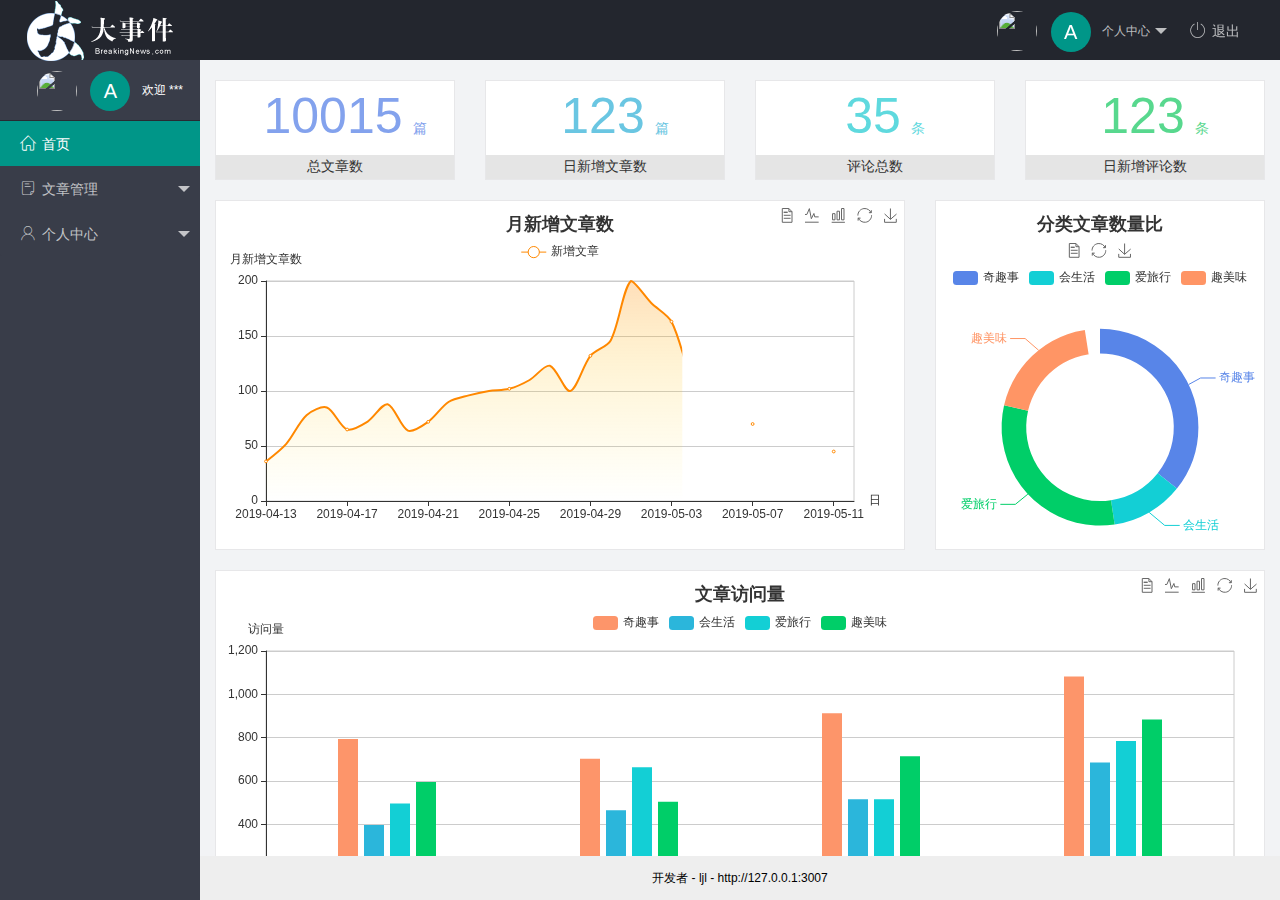
==== index.html @ 31bf7988 "完成了主页功能的开发" ====
<!DOCTYPE html>
<html lang="en">
<head>
    <meta charset="UTF-8">
    <meta http-equiv="X-UA-Compatible" content="IE=edge">
    <meta name="viewport" content="width=device-width, initial-scale=1.0">
    <title>后台主页</title>
    <!-- 导入 layui 的样式表 -->
    <link rel="stylesheet" href="/assets/lib/layui/css/layui.css">
    <!-- 导入第三方图标库 -->
    <link rel="stylesheet" href="/assets/fonts/iconfont.css">
    <!-- 导入自定义样式表 -->
    <link rel="stylesheet" href="/assets/css/index.css">
</head>
<body>
    <div class="layui-layout layui-layout-admin">
      <div class="layui-header">
        <div class="layui-logo">
            <img src="/assets/images/logo.png" alt="logo">
        </div>
        <ul class="layui-nav layui-layout-right">
          <li class="layui-nav-item">
            <a href="javascript:;" class="userinfo">
              <img src="//tva1.sinaimg.cn/crop.0.0.118.118.180/5db11ff4gw1e77d3nqrv8j203b03cweg.jpg" class="layui-nav-img">
              <span class="text-avatar">A</span> 个人中心
            </a>
            <dl class="layui-nav-child">
              <dd><a href="">基本资料</a></dd>
              <dd><a href="">更换头像</a></dd>
              <dd><a href="">重置密码</a></dd>
            </dl>
          </li>
          <li class="layui-nav-item">
            <a href="javascript:;" id="btnLogout"><span class="iconfont icon-tuichu"></span>退出</a></li>
        </ul>
      </div>
      
      <div class="layui-side layui-bg-black">
        <div class="layui-side-scroll">
            <div href="javascript:;" class="userinfo">
                <img src="//tva1.sinaimg.cn/crop.0.0.118.118.180/5db11ff4gw1e77d3nqrv8j203b03cweg.jpg" class="layui-nav-img">
                <span class="text-avatar">A</span>
                <span id="welcome">欢迎 ***</span>
            </div>
          <!-- 左侧导航区域（可配合layui已有的垂直导航） -->
          <ul class="layui-nav layui-nav-tree" lay-shrink="all">
            <li class="layui-nav-item layui-this"><a href="/home/dashboard.html" target="fm"><span class="iconfont icon-home"></span>首页</a></li>
            <li class="layui-nav-item">
              <a class="" href="javascript:;"><span class="iconfont icon-16"></span>文章管理</a>
              <dl class="layui-nav-child">
                <dd><a href="javascript:;"><i class="layui-icon layui-icon-app"></i>文章类别</a></dd>
                <dd><a href="javascript:;"><i class="layui-icon layui-icon-app"></i>文章列表</a></dd>
                <dd><a href="javascript:;"><i class="layui-icon layui-icon-app"></i>发表文章</a></dd>
              </dl>
            </li>
            <li class="layui-nav-item">
              <a href="javascript:;"><span class="iconfont icon-user"></span>个人中心</a>
              <dl class="layui-nav-child">
                <dd><a href="javascript:;"><i class="layui-icon layui-icon-app"></i>基本资料</a></dd>
                <dd><a href="javascript:;"><i class="layui-icon layui-icon-app"></i>更换头像</a></dd>
                <dd><a href="javascript:;"><i class="layui-icon layui-icon-app"></i>重置密码</a></dd>
              </dl>
            </li>
          </ul>
        </div>
      </div>
      
      <div class="layui-body">
        <!-- 内容主体区域 -->
         <iframe name="fm" src="/home/dashboard.html" frameborder="0"></iframe>
      </div>
      
      <div class="layui-footer">
        <!-- 底部固定区域 -->
        开发者 - ljl - http://127.0.0.1:3007
      </div>
    </div>
    <!-- 导入 layui 的js文件 -->
    <script src="/assets/lib/layui/layui.all.js"></script>
    <script src="/assets/lib/jquery.js"></script>
    <!-- 拼接地址 -->
    <script src="/assets/js/baseAPI.js"></script>
    <script src="/assets/js/index.js"></script>
</body>
</html>
---- assets/lib/layui/css/layui.css ----
/** layui-v2.5.5 MIT License By https://www.layui.com */
 .layui-inline,img{display:inline-block;vertical-align:middle}h1,h2,h3,h4,h5,h6{font-weight:400}.layui-edge,.layui-header,.layui-inline,.layui-main{position:relative}.layui-body,.layui-edge,.layui-elip{overflow:hidden}.layui-btn,.layui-edge,.layui-inline,img{vertical-align:middle}.layui-btn,.layui-disabled,.layui-icon,.layui-unselect{-moz-user-select:none;-webkit-user-select:none;-ms-user-select:none}.layui-elip,.layui-form-checkbox span,.layui-form-pane .layui-form-label{text-overflow:ellipsis;white-space:nowrap}.layui-breadcrumb,.layui-tree-btnGroup{visibility:hidden}blockquote,body,button,dd,div,dl,dt,form,h1,h2,h3,h4,h5,h6,input,li,ol,p,pre,td,textarea,th,ul{margin:0;padding:0;-webkit-tap-highlight-color:rgba(0,0,0,0)}a:active,a:hover{outline:0}img{border:none}li{list-style:none}table{border-collapse:collapse;border-spacing:0}h4,h5,h6{font-size:100%}button,input,optgroup,option,select,textarea{font-family:inherit;font-size:inherit;font-style:inherit;font-weight:inherit;outline:0}pre{white-space:pre-wrap;white-space:-moz-pre-wrap;white-space:-pre-wrap;white-space:-o-pre-wrap;word-wrap:break-word}body{line-height:24px;font:14px Helvetica Neue,Helvetica,PingFang SC,Tahoma,Arial,sans-serif}hr{height:1px;margin:10px 0;border:0;clear:both}a{color:#333;text-decoration:none}a:hover{color:#777}a cite{font-style:normal;*cursor:pointer}.layui-border-box,.layui-border-box *{box-sizing:border-box}.layui-box,.layui-box *{box-sizing:content-box}.layui-clear{clear:both;*zoom:1}.layui-clear:after{content:'\20';clear:both;*zoom:1;display:block;height:0}.layui-inline{*display:inline;*zoom:1}.layui-edge{display:inline-block;width:0;height:0;border-width:6px;border-style:dashed;border-color:transparent}.layui-edge-top{top:-4px;border-bottom-color:#999;border-bottom-style:solid}.layui-edge-right{border-left-color:#999;border-left-style:solid}.layui-edge-bottom{top:2px;border-top-color:#999;border-top-style:solid}.layui-edge-left{border-right-color:#999;border-right-style:solid}.layui-disabled,.layui-disabled:hover{color:#d2d2d2!important;cursor:not-allowed!important}.layui-circle{border-radius:100%}.layui-show{display:block!important}.layui-hide{display:none!important}@font-face{font-family:layui-icon;src:url(../font/iconfont.eot?v=250);src:url(../font/iconfont.eot?v=250#iefix) format('embedded-opentype'),url(../font/iconfont.woff2?v=250) format('woff2'),url(../font/iconfont.woff?v=250) format('woff'),url(../font/iconfont.ttf?v=250) format('truetype'),url(../font/iconfont.svg?v=250#layui-icon) format('svg')}.layui-icon{font-family:layui-icon!important;font-size:16px;font-style:normal;-webkit-font-smoothing:antialiased;-moz-osx-font-smoothing:grayscale}.layui-icon-reply-fill:before{content:"\e611"}.layui-icon-set-fill:before{content:"\e614"}.layui-icon-menu-fill:before{content:"\e60f"}.layui-icon-search:before{content:"\e615"}.layui-icon-share:before{content:"\e641"}.layui-icon-set-sm:before{content:"\e620"}.layui-icon-engine:before{content:"\e628"}.layui-icon-close:before{content:"\1006"}.layui-icon-close-fill:before{content:"\1007"}.layui-icon-chart-screen:before{content:"\e629"}.layui-icon-star:before{content:"\e600"}.layui-icon-circle-dot:before{content:"\e617"}.layui-icon-chat:before{content:"\e606"}.layui-icon-release:before{content:"\e609"}.layui-icon-list:before{content:"\e60a"}.layui-icon-chart:before{content:"\e62c"}.layui-icon-ok-circle:before{content:"\1005"}.layui-icon-layim-theme:before{content:"\e61b"}.layui-icon-table:before{content:"\e62d"}.layui-icon-right:before{content:"\e602"}.layui-icon-left:before{content:"\e603"}.layui-icon-cart-simple:before{content:"\e698"}.layui-icon-face-cry:before{content:"\e69c"}.layui-icon-face-smile:before{content:"\e6af"}.layui-icon-survey:before{content:"\e6b2"}.layui-icon-tree:before{content:"\e62e"}.layui-icon-upload-circle:before{content:"\e62f"}.layui-icon-add-circle:before{content:"\e61f"}.layui-icon-download-circle:before{content:"\e601"}.layui-icon-templeate-1:before{content:"\e630"}.layui-icon-util:before{content:"\e631"}.layui-icon-face-surprised:before{content:"\e664"}.layui-icon-edit:before{content:"\e642"}.layui-icon-speaker:before{content:"\e645"}.layui-icon-down:before{content:"\e61a"}.layui-icon-file:before{content:"\e621"}.layui-icon-layouts:before{content:"\e632"}.layui-icon-rate-half:before{content:"\e6c9"}.layui-icon-add-circle-fine:before{content:"\e608"}.layui-icon-prev-circle:before{content:"\e633"}.layui-icon-read:before{content:"\e705"}.layui-icon-404:before{content:"\e61c"}.layui-icon-carousel:before{content:"\e634"}.layui-icon-help:before{content:"\e607"}.layui-icon-code-circle:before{content:"\e635"}.layui-icon-water:before{content:"\e636"}.layui-icon-username:before{content:"\e66f"}.layui-icon-find-fill:before{content:"\e670"}.layui-icon-about:before{content:"\e60b"}.layui-icon-location:before{content:"\e715"}.layui-icon-up:before{content:"\e619"}.layui-icon-pause:before{content:"\e651"}.layui-icon-date:before{content:"\e637"}.layui-icon-layim-uploadfile:before{content:"\e61d"}.layui-icon-delete:before{content:"\e640"}.layui-icon-play:before{content:"\e652"}.layui-icon-top:before{content:"\e604"}.layui-icon-friends:before{content:"\e612"}.layui-icon-refresh-3:before{content:"\e9aa"}.layui-icon-ok:before{content:"\e605"}.layui-icon-layer:before{content:"\e638"}.layui-icon-face-smile-fine:before{content:"\e60c"}.layui-icon-dollar:before{content:"\e659"}.layui-icon-group:before{content:"\e613"}.layui-icon-layim-download:before{content:"\e61e"}.layui-icon-picture-fine:before{content:"\e60d"}.layui-icon-link:before{content:"\e64c"}.layui-icon-diamond:before{content:"\e735"}.layui-icon-log:before{content:"\e60e"}.layui-icon-rate-solid:before{content:"\e67a"}.layui-icon-fonts-del:before{content:"\e64f"}.layui-icon-unlink:before{content:"\e64d"}.layui-icon-fonts-clear:before{content:"\e639"}.layui-icon-triangle-r:before{content:"\e623"}.layui-icon-circle:before{content:"\e63f"}.layui-icon-radio:before{content:"\e643"}.layui-icon-align-center:before{content:"\e647"}.layui-icon-align-right:before{content:"\e648"}.layui-icon-align-left:before{content:"\e649"}.layui-icon-loading-1:before{content:"\e63e"}.layui-icon-return:before{content:"\e65c"}.layui-icon-fonts-strong:before{content:"\e62b"}.layui-icon-upload:before{content:"\e67c"}.layui-icon-dialogue:before{content:"\e63a"}.layui-icon-video:before{content:"\e6ed"}.layui-icon-headset:before{content:"\e6fc"}.layui-icon-cellphone-fine:before{content:"\e63b"}.layui-icon-add-1:before{content:"\e654"}.layui-icon-face-smile-b:before{content:"\e650"}.layui-icon-fonts-html:before{content:"\e64b"}.layui-icon-form:before{content:"\e63c"}.layui-icon-cart:before{content:"\e657"}.layui-icon-camera-fill:before{content:"\e65d"}.layui-icon-tabs:before{content:"\e62a"}.layui-icon-fonts-code:before{content:"\e64e"}.layui-icon-fire:before{content:"\e756"}.layui-icon-set:before{content:"\e716"}.layui-icon-fonts-u:before{content:"\e646"}.layui-icon-triangle-d:before{content:"\e625"}.layui-icon-tips:before{content:"\e702"}.layui-icon-picture:before{content:"\e64a"}.layui-icon-more-vertical:before{content:"\e671"}.layui-icon-flag:before{content:"\e66c"}.layui-icon-loading:before{content:"\e63d"}.layui-icon-fonts-i:before{content:"\e644"}.layui-icon-refresh-1:before{content:"\e666"}.layui-icon-rmb:before{content:"\e65e"}.layui-icon-home:before{content:"\e68e"}.layui-icon-user:before{content:"\e770"}.layui-icon-notice:before{content:"\e667"}.layui-icon-login-weibo:before{content:"\e675"}.layui-icon-voice:before{content:"\e688"}.layui-icon-upload-drag:before{content:"\e681"}.layui-icon-login-qq:before{content:"\e676"}.layui-icon-snowflake:before{content:"\e6b1"}.layui-icon-file-b:before{content:"\e655"}.layui-icon-template:before{content:"\e663"}.layui-icon-auz:before{content:"\e672"}.layui-icon-console:before{content:"\e665"}.layui-icon-app:before{content:"\e653"}.layui-icon-prev:before{content:"\e65a"}.layui-icon-website:before{content:"\e7ae"}.layui-icon-next:before{content:"\e65b"}.layui-icon-component:before{content:"\e857"}.layui-icon-more:before{content:"\e65f"}.layui-icon-login-wechat:before{content:"\e677"}.layui-icon-shrink-right:before{content:"\e668"}.layui-icon-spread-left:before{content:"\e66b"}.layui-icon-camera:before{content:"\e660"}.layui-icon-note:before{content:"\e66e"}.layui-icon-refresh:before{content:"\e669"}.layui-icon-female:before{content:"\e661"}.layui-icon-male:before{content:"\e662"}.layui-icon-password:before{content:"\e673"}.layui-icon-senior:before{content:"\e674"}.layui-icon-theme:before{content:"\e66a"}.layui-icon-tread:before{content:"\e6c5"}.layui-icon-praise:before{content:"\e6c6"}.layui-icon-star-fill:before{content:"\e658"}.layui-icon-rate:before{content:"\e67b"}.layui-icon-template-1:before{content:"\e656"}.layui-icon-vercode:before{content:"\e679"}.layui-icon-cellphone:before{content:"\e678"}.layui-icon-screen-full:before{content:"\e622"}.layui-icon-screen-restore:before{content:"\e758"}.layui-icon-cols:before{content:"\e610"}.layui-icon-export:before{content:"\e67d"}.layui-icon-print:before{content:"\e66d"}.layui-icon-slider:before{content:"\e714"}.layui-icon-addition:before{content:"\e624"}.layui-icon-subtraction:before{content:"\e67e"}.layui-icon-service:before{content:"\e626"}.layui-icon-transfer:before{content:"\e691"}.layui-main{width:1140px;margin:0 auto}.layui-header{z-index:1000;height:60px}.layui-header a:hover{transition:all .5s;-webkit-transition:all .5s}.layui-side{position:fixed;left:0;top:0;bottom:0;z-index:999;width:200px;overflow-x:hidden}.layui-side-scroll{position:relative;width:220px;height:100%;overflow-x:hidden}.layui-body{position:absolute;left:200px;right:0;top:0;bottom:0;z-index:998;width:auto;overflow-y:auto;box-sizing:border-box}.layui-layout-body{overflow:hidden}.layui-layout-admin .layui-header{background-color:#23262E}.layui-layout-admin .layui-side{top:60px;width:200px;overflow-x:hidden}.layui-layout-admin .layui-body{position:fixed;top:60px;bottom:44px}.layui-layout-admin .layui-main{width:auto;margin:0 15px}.layui-layout-admin .layui-footer{position:fixed;left:200px;right:0;bottom:0;height:44px;line-height:44px;padding:0 15px;background-color:#eee}.layui-layout-admin .layui-logo{position:absolute;left:0;top:0;width:200px;height:100%;line-height:60px;text-align:center;color:#009688;font-size:16px}.layui-layout-admin .layui-header .layui-nav{background:0 0}.layui-layout-left{position:absolute!important;left:200px;top:0}.layui-layout-right{position:absolute!important;right:0;top:0}.layui-container{position:relative;margin:0 auto;padding:0 15px;box-sizing:border-box}.layui-fluid{position:relative;margin:0 auto;padding:0 15px}.layui-row:after,.layui-row:before{content:'';display:block;clear:both}.layui-col-lg1,.layui-col-lg10,.layui-col-lg11,.layui-col-lg12,.layui-col-lg2,.layui-col-lg3,.layui-col-lg4,.layui-col-lg5,.layui-col-lg6,.layui-col-lg7,.layui-col-lg8,.layui-col-lg9,.layui-col-md1,.layui-col-md10,.layui-col-md11,.layui-col-md12,.layui-col-md2,.layui-col-md3,.layui-col-md4,.layui-col-md5,.layui-col-md6,.layui-col-md7,.layui-col-md8,.layui-col-md9,.layui-col-sm1,.layui-col-sm10,.layui-col-sm11,.layui-col-sm12,.layui-col-sm2,.layui-col-sm3,.layui-col-sm4,.layui-col-sm5,.layui-col-sm6,.layui-col-sm7,.layui-col-sm8,.layui-col-sm9,.layui-col-xs1,.layui-col-xs10,.layui-col-xs11,.layui-col-xs12,.layui-col-xs2,.layui-col-xs3,.layui-col-xs4,.layui-col-xs5,.layui-col-xs6,.layui-col-xs7,.layui-col-xs8,.layui-col-xs9{position:relative;display:block;box-sizing:border-box}.layui-col-xs1,.layui-col-xs10,.layui-col-xs11,.layui-col-xs12,.layui-col-xs2,.layui-col-xs3,.layui-col-xs4,.layui-col-xs5,.layui-col-xs6,.layui-col-xs7,.layui-col-xs8,.layui-col-xs9{float:left}.layui-col-xs1{width:8.33333333%}.layui-col-xs2{width:16.66666667%}.layui-col-xs3{width:25%}.layui-col-xs4{width:33.33333333%}.layui-col-xs5{width:41.66666667%}.layui-col-xs6{width:50%}.layui-col-xs7{width:58.33333333%}.layui-col-xs8{width:66.66666667%}.layui-col-xs9{width:75%}.layui-col-xs10{width:83.33333333%}.layui-col-xs11{width:91.66666667%}.layui-col-xs12{width:100%}.layui-col-xs-offset1{margin-left:8.33333333%}.layui-col-xs-offset2{margin-left:16.66666667%}.layui-col-xs-offset3{margin-left:25%}.layui-col-xs-offset4{margin-left:33.33333333%}.layui-col-xs-offset5{margin-left:41.66666667%}.layui-col-xs-offset6{margin-left:50%}.layui-col-xs-offset7{margin-left:58.33333333%}.layui-col-xs-offset8{margin-left:66.66666667%}.layui-col-xs-offset9{margin-left:75%}.layui-col-xs-offset10{margin-left:83.33333333%}.layui-col-xs-offset11{margin-left:91.66666667%}.layui-col-xs-offset12{margin-left:100%}@media screen and (max-width:768px){.layui-hide-xs{display:none!important}.layui-show-xs-block{display:block!important}.layui-show-xs-inline{display:inline!important}.layui-show-xs-inline-block{display:inline-block!important}}@media screen and (min-width:768px){.layui-container{width:750px}.layui-hide-sm{display:none!important}.layui-show-sm-block{display:block!important}.layui-show-sm-inline{display:inline!important}.layui-show-sm-inline-block{display:inline-block!important}.layui-col-sm1,.layui-col-sm10,.layui-col-sm11,.layui-col-sm12,.layui-col-sm2,.layui-col-sm3,.layui-col-sm4,.layui-col-sm5,.layui-col-sm6,.layui-col-sm7,.layui-col-sm8,.layui-col-sm9{float:left}.layui-col-sm1{width:8.33333333%}.layui-col-sm2{width:16.66666667%}.layui-col-sm3{width:25%}.layui-col-sm4{width:33.33333333%}.layui-col-sm5{width:41.66666667%}.layui-col-sm6{width:50%}.layui-col-sm7{width:58.33333333%}.layui-col-sm8{width:66.66666667%}.layui-col-sm9{width:75%}.layui-col-sm10{width:83.33333333%}.layui-col-sm11{width:91.66666667%}.layui-col-sm12{width:100%}.layui-col-sm-offset1{margin-left:8.33333333%}.layui-col-sm-offset2{margin-left:16.66666667%}.layui-col-sm-offset3{margin-left:25%}.layui-col-sm-offset4{margin-left:33.33333333%}.layui-col-sm-offset5{margin-left:41.66666667%}.layui-col-sm-offset6{margin-left:50%}.layui-col-sm-offset7{margin-left:58.33333333%}.layui-col-sm-offset8{margin-left:66.66666667%}.layui-col-sm-offset9{margin-left:75%}.layui-col-sm-offset10{margin-left:83.33333333%}.layui-col-sm-offset11{margin-left:91.66666667%}.layui-col-sm-offset12{margin-left:100%}}@media screen and (min-width:992px){.layui-container{width:970px}.layui-hide-md{display:none!important}.layui-show-md-block{display:block!important}.layui-show-md-inline{display:inline!important}.layui-show-md-inline-block{display:inline-block!important}.layui-col-md1,.layui-col-md10,.layui-col-md11,.layui-col-md12,.layui-col-md2,.layui-col-md3,.layui-col-md4,.layui-col-md5,.layui-col-md6,.layui-col-md7,.layui-col-md8,.layui-col-md9{float:left}.layui-col-md1{width:8.33333333%}.layui-col-md2{width:16.66666667%}.layui-col-md3{width:25%}.layui-col-md4{width:33.33333333%}.layui-col-md5{width:41.66666667%}.layui-col-md6{width:50%}.layui-col-md7{width:58.33333333%}.layui-col-md8{width:66.66666667%}.layui-col-md9{width:75%}.layui-col-md10{width:83.33333333%}.layui-col-md11{width:91.66666667%}.layui-col-md12{width:100%}.layui-col-md-offset1{margin-left:8.33333333%}.layui-col-md-offset2{margin-left:16.66666667%}.layui-col-md-offset3{margin-left:25%}.layui-col-md-offset4{margin-left:33.33333333%}.layui-col-md-offset5{margin-left:41.66666667%}.layui-col-md-offset6{margin-left:50%}.layui-col-md-offset7{margin-left:58.33333333%}.layui-col-md-offset8{margin-left:66.66666667%}.layui-col-md-offset9{margin-left:75%}.layui-col-md-offset10{margin-left:83.33333333%}.layui-col-md-offset11{margin-left:91.66666667%}.layui-col-md-offset12{margin-left:100%}}@media screen and (min-width:1200px){.layui-container{width:1170px}.layui-hide-lg{display:none!important}.layui-show-lg-block{display:block!important}.layui-show-lg-inline{display:inline!important}.layui-show-lg-inline-block{display:inline-block!important}.layui-col-lg1,.layui-col-lg10,.layui-col-lg11,.layui-col-lg12,.layui-col-lg2,.layui-col-lg3,.layui-col-lg4,.layui-col-lg5,.layui-col-lg6,.layui-col-lg7,.layui-col-lg8,.layui-col-lg9{float:left}.layui-col-lg1{width:8.33333333%}.layui-col-lg2{width:16.66666667%}.layui-col-lg3{width:25%}.layui-col-lg4{width:33.33333333%}.layui-col-lg5{width:41.66666667%}.layui-col-lg6{width:50%}.layui-col-lg7{width:58.33333333%}.layui-col-lg8{width:66.66666667%}.layui-col-lg9{width:75%}.layui-col-lg10{width:83.33333333%}.layui-col-lg11{width:91.66666667%}.layui-col-lg12{width:100%}.layui-col-lg-offset1{margin-left:8.33333333%}.layui-col-lg-offset2{margin-left:16.66666667%}.layui-col-lg-offset3{margin-left:25%}.layui-col-lg-offset4{margin-left:33.33333333%}.layui-col-lg-offset5{margin-left:41.66666667%}.layui-col-lg-offset6{margin-left:50%}.layui-col-lg-offset7{margin-left:58.33333333%}.layui-col-lg-offset8{margin-left:66.66666667%}.layui-col-lg-offset9{margin-left:75%}.layui-col-lg-offset10{margin-left:83.33333333%}.layui-col-lg-offset11{margin-left:91.66666667%}.layui-col-lg-offset12{margin-left:100%}}.layui-col-space1{margin:-.5px}.layui-col-space1>*{padding:.5px}.layui-col-space3{margin:-1.5px}.layui-col-space3>*{padding:1.5px}.layui-col-space5{margin:-2.5px}.layui-col-space5>*{padding:2.5px}.layui-col-space8{margin:-3.5px}.layui-col-space8>*{padding:3.5px}.layui-col-space10{margin:-5px}.layui-col-space10>*{padding:5px}.layui-col-space12{margin:-6px}.layui-col-space12>*{padding:6px}.layui-col-space15{margin:-7.5px}.layui-col-space15>*{padding:7.5px}.layui-col-space18{margin:-9px}.layui-col-space18>*{padding:9px}.layui-col-space20{margin:-10px}.layui-col-space20>*{padding:10px}.layui-col-space22{margin:-11px}.layui-col-space22>*{padding:11px}.layui-col-space25{margin:-12.5px}.layui-col-space25>*{padding:12.5px}.layui-col-space30{margin:-15px}.layui-col-space30>*{padding:15px}.layui-btn,.layui-input,.layui-select,.layui-textarea,.layui-upload-button{outline:0;-webkit-appearance:none;transition:all .3s;-webkit-transition:all .3s;box-sizing:border-box}.layui-elem-quote{margin-bottom:10px;padding:15px;line-height:22px;border-left:5px solid #009688;border-radius:0 2px 2px 0;background-color:#f2f2f2}.layui-quote-nm{border-style:solid;border-width:1px 1px 1px 5px;background:0 0}.layui-elem-field{margin-bottom:10px;padding:0;border-width:1px;border-style:solid}.layui-elem-field legend{margin-left:20px;padding:0 10px;font-size:20px;font-weight:300}.layui-field-title{margin:10px 0 20px;border-width:1px 0 0}.layui-field-box{padding:10px 15px}.layui-field-title .layui-field-box{padding:10px 0}.layui-progress{position:relative;height:6px;border-radius:20px;background-color:#e2e2e2}.layui-progress-bar{position:absolute;left:0;top:0;width:0;max-width:100%;height:6px;border-radius:20px;text-align:right;background-color:#5FB878;transition:all .3s;-webkit-transition:all .3s}.layui-progress-big,.layui-progress-big .layui-progress-bar{height:18px;line-height:18px}.layui-progress-text{position:relative;top:-20px;line-height:18px;font-size:12px;color:#666}.layui-progress-big .layui-progress-text{position:static;padding:0 10px;color:#fff}.layui-collapse{border-width:1px;border-style:solid;border-radius:2px}.layui-colla-content,.layui-colla-item{border-top-width:1px;border-top-style:solid}.layui-colla-item:first-child{border-top:none}.layui-colla-title{position:relative;height:42px;line-height:42px;padding:0 15px 0 35px;color:#333;background-color:#f2f2f2;cursor:pointer;font-size:14px;overflow:hidden}.layui-colla-content{display:none;padding:10px 15px;line-height:22px;color:#666}.layui-colla-icon{position:absolute;left:15px;top:0;font-size:14px}.layui-card{margin-bottom:15px;border-radius:2px;background-color:#fff;box-shadow:0 1px 2px 0 rgba(0,0,0,.05)}.layui-card:last-child{margin-bottom:0}.layui-card-header{position:relative;height:42px;line-height:42px;padding:0 15px;border-bottom:1px solid #f6f6f6;color:#333;border-radius:2px 2px 0 0;font-size:14px}.layui-bg-black,.layui-bg-blue,.layui-bg-cyan,.layui-bg-green,.layui-bg-orange,.layui-bg-red{color:#fff!important}.layui-card-body{position:relative;padding:10px 15px;line-height:24px}.layui-card-body[pad15]{padding:15px}.layui-card-body[pad20]{padding:20px}.layui-card-body .layui-table{margin:5px 0}.layui-card .layui-tab{margin:0}.layui-panel-window{position:relative;padding:15px;border-radius:0;border-top:5px solid #E6E6E6;background-color:#fff}.layui-auxiliar-moving{position:fixed;left:0;right:0;top:0;bottom:0;width:100%;height:100%;background:0 0;z-index:9999999999}.layui-form-label,.layui-form-mid,.layui-form-select,.layui-input-block,.layui-input-inline,.layui-textarea{position:relative}.layui-bg-red{background-color:#FF5722!important}.layui-bg-orange{background-color:#FFB800!important}.layui-bg-green{background-color:#009688!important}.layui-bg-cyan{background-color:#2F4056!important}.layui-bg-blue{background-color:#1E9FFF!important}.layui-bg-black{background-color:#393D49!important}.layui-bg-gray{background-color:#eee!important;color:#666!important}.layui-badge-rim,.layui-colla-content,.layui-colla-item,.layui-collapse,.layui-elem-field,.layui-form-pane .layui-form-item[pane],.layui-form-pane .layui-form-label,.layui-input,.layui-layedit,.layui-layedit-tool,.layui-quote-nm,.layui-select,.layui-tab-bar,.layui-tab-card,.layui-tab-title,.layui-tab-title .layui-this:after,.layui-textarea{border-color:#e6e6e6}.layui-timeline-item:before,hr{background-color:#e6e6e6}.layui-text{line-height:22px;font-size:14px;color:#666}.layui-text h1,.layui-text h2,.layui-text h3{font-weight:500;color:#333}.layui-text h1{font-size:30px}.layui-text h2{font-size:24px}.layui-text h3{font-size:18px}.layui-text a:not(.layui-btn){color:#01AAED}.layui-text a:not(.layui-btn):hover{text-decoration:underline}.layui-text ul{padding:5px 0 5px 15px}.layui-text ul li{margin-top:5px;list-style-type:disc}.layui-text em,.layui-word-aux{color:#999!important;padding:0 5px!important}.layui-btn{display:inline-block;height:38px;line-height:38px;padding:0 18px;background-color:#009688;color:#fff;white-space:nowrap;text-align:center;font-size:14px;border:none;border-radius:2px;cursor:pointer}.layui-btn:hover{opacity:.8;filter:alpha(opacity=80);color:#fff}.layui-btn:active{opacity:1;filter:alpha(opacity=100)}.layui-btn+.layui-btn{margin-left:10px}.layui-btn-container{font-size:0}.layui-btn-container .layui-btn{margin-right:10px;margin-bottom:10px}.layui-btn-container .layui-btn+.layui-btn{margin-left:0}.layui-table .layui-btn-container .layui-btn{margin-bottom:9px}.layui-btn-radius{border-radius:100px}.layui-btn .layui-icon{margin-right:3px;font-size:18px;vertical-align:bottom;vertical-align:middle\9}.layui-btn-primary{border:1px solid #C9C9C9;background-color:#fff;color:#555}.layui-btn-primary:hover{border-color:#009688;color:#333}.layui-btn-normal{background-color:#1E9FFF}.layui-btn-warm{background-color:#FFB800}.layui-btn-danger{background-color:#FF5722}.layui-btn-checked{background-color:#5FB878}.layui-btn-disabled,.layui-btn-disabled:active,.layui-btn-disabled:hover{border:1px solid #e6e6e6;background-color:#FBFBFB;color:#C9C9C9;cursor:not-allowed;opacity:1}.layui-btn-lg{height:44px;line-height:44px;padding:0 25px;font-size:16px}.layui-btn-sm{height:30px;line-height:30px;padding:0 10px;font-size:12px}.layui-btn-sm i{font-size:16px!important}.layui-btn-xs{height:22px;line-height:22px;padding:0 5px;font-size:12px}.layui-btn-xs i{font-size:14px!important}.layui-btn-group{display:inline-block;vertical-align:middle;font-size:0}.layui-btn-group .layui-btn{margin-left:0!important;margin-right:0!important;border-left:1px solid rgba(255,255,255,.5);border-radius:0}.layui-btn-group .layui-btn-primary{border-left:none}.layui-btn-group .layui-btn-primary:hover{border-color:#C9C9C9;color:#009688}.layui-btn-group .layui-btn:first-child{border-left:none;border-radius:2px 0 0 2px}.layui-btn-group .layui-btn-primary:first-child{border-left:1px solid #c9c9c9}.layui-btn-group .layui-btn:last-child{border-radius:0 2px 2px 0}.layui-btn-group .layui-btn+.layui-btn{margin-left:0}.layui-btn-group+.layui-btn-group{margin-left:10px}.layui-btn-fluid{width:100%}.layui-input,.layui-select,.layui-textarea{height:38px;line-height:1.3;line-height:38px\9;border-width:1px;border-style:solid;background-color:#fff;border-radius:2px}.layui-input::-webkit-input-placeholder,.layui-select::-webkit-input-placeholder,.layui-textarea::-webkit-input-placeholder{line-height:1.3}.layui-input,.layui-textarea{display:block;width:100%;padding-left:10px}.layui-input:hover,.layui-textarea:hover{border-color:#D2D2D2!important}.layui-input:focus,.layui-textarea:focus{border-color:#C9C9C9!important}.layui-textarea{min-height:100px;height:auto;line-height:20px;padding:6px 10px;resize:vertical}.layui-select{padding:0 10px}.layui-form input[type=checkbox],.layui-form input[type=radio],.layui-form select{display:none}.layui-form [lay-ignore]{display:initial}.layui-form-item{margin-bottom:15px;clear:both;*zoom:1}.layui-form-item:after{content:'\20';clear:both;*zoom:1;display:block;height:0}.layui-form-label{float:left;display:block;padding:9px 15px;width:80px;font-weight:400;line-height:20px;text-align:right}.layui-form-label-col{display:block;float:none;padding:9px 0;line-height:20px;text-align:left}.layui-form-item .layui-inline{margin-bottom:5px;margin-right:10px}.layui-input-block{margin-left:110px;min-height:36px}.layui-input-inline{display:inline-block;vertical-align:middle}.layui-form-item .layui-input-inline{float:left;width:190px;margin-right:10px}.layui-form-text .layui-input-inline{width:auto}.layui-form-mid{float:left;display:block;padding:9px 0!important;line-height:20px;margin-right:10px}.layui-form-danger+.layui-form-select .layui-input,.layui-form-danger:focus{border-color:#FF5722!important}.layui-form-select .layui-input{padding-right:30px;cursor:pointer}.layui-form-select .layui-edge{position:absolute;right:10px;top:50%;margin-top:-3px;cursor:pointer;border-width:6px;border-top-color:#c2c2c2;border-top-style:solid;transition:all .3s;-webkit-transition:all .3s}.layui-form-select dl{display:none;position:absolute;left:0;top:42px;padding:5px 0;z-index:899;min-width:100%;border:1px solid #d2d2d2;max-height:300px;overflow-y:auto;background-color:#fff;border-radius:2px;box-shadow:0 2px 4px rgba(0,0,0,.12);box-sizing:border-box}.layui-form-select dl dd,.layui-form-select dl dt{padding:0 10px;line-height:36px;white-space:nowrap;overflow:hidden;text-overflow:ellipsis}.layui-form-select dl dt{font-size:12px;color:#999}.layui-form-select dl dd{cursor:pointer}.layui-form-select dl dd:hover{background-color:#f2f2f2;-webkit-transition:.5s all;transition:.5s all}.layui-form-select .layui-select-group dd{padding-left:20px}.layui-form-select dl dd.layui-select-tips{padding-left:10px!important;color:#999}.layui-form-select dl dd.layui-this{background-color:#5FB878;color:#fff}.layui-form-checkbox,.layui-form-select dl dd.layui-disabled{background-color:#fff}.layui-form-selected dl{display:block}.layui-form-checkbox,.layui-form-checkbox *,.layui-form-switch{display:inline-block;vertical-align:middle}.layui-form-selected .layui-edge{margin-top:-9px;-webkit-transform:rotate(180deg);transform:rotate(180deg);margin-top:-3px\9}:root .layui-form-selected .layui-edge{margin-top:-9px\0/IE9}.layui-form-selectup dl{top:auto;bottom:42px}.layui-select-none{margin:5px 0;text-align:center;color:#999}.layui-select-disabled .layui-disabled{border-color:#eee!important}.layui-select-disabled .layui-edge{border-top-color:#d2d2d2}.layui-form-checkbox{position:relative;height:30px;line-height:30px;margin-right:10px;padding-right:30px;cursor:pointer;font-size:0;-webkit-transition:.1s linear;transition:.1s linear;box-sizing:border-box}.layui-form-checkbox span{padding:0 10px;height:100%;font-size:14px;border-radius:2px 0 0 2px;background-color:#d2d2d2;color:#fff;overflow:hidden}.layui-form-checkbox:hover span{background-color:#c2c2c2}.layui-form-checkbox i{position:absolute;right:0;top:0;width:30px;height:28px;border:1px solid #d2d2d2;border-left:none;border-radius:0 2px 2px 0;color:#fff;font-size:20px;text-align:center}.layui-form-checkbox:hover i{border-color:#c2c2c2;color:#c2c2c2}.layui-form-checked,.layui-form-checked:hover{border-color:#5FB878}.layui-form-checked span,.layui-form-checked:hover span{background-color:#5FB878}.layui-form-checked i,.layui-form-checked:hover i{color:#5FB878}.layui-form-item .layui-form-checkbox{margin-top:4px}.layui-form-checkbox[lay-skin=primary]{height:auto!important;line-height:normal!important;min-width:18px;min-height:18px;border:none!important;margin-right:0;padding-left:28px;padding-right:0;background:0 0}.layui-form-checkbox[lay-skin=primary] span{padding-left:0;padding-right:15px;line-height:18px;background:0 0;color:#666}.layui-form-checkbox[lay-skin=primary] i{right:auto;left:0;width:16px;height:16px;line-height:16px;border:1px solid #d2d2d2;font-size:12px;border-radius:2px;background-color:#fff;-webkit-transition:.1s linear;transition:.1s linear}.layui-form-checkbox[lay-skin=primary]:hover i{border-color:#5FB878;color:#fff}.layui-form-checked[lay-skin=primary] i{border-color:#5FB878!important;background-color:#5FB878;color:#fff}.layui-checkbox-disbaled[lay-skin=primary] span{background:0 0!important;color:#c2c2c2}.layui-checkbox-disbaled[lay-skin=primary]:hover i{border-color:#d2d2d2}.layui-form-item .layui-form-checkbox[lay-skin=primary]{margin-top:10px}.layui-form-switch{position:relative;height:22px;line-height:22px;min-width:35px;padding:0 5px;margin-top:8px;border:1px solid #d2d2d2;border-radius:20px;cursor:pointer;background-color:#fff;-webkit-transition:.1s linear;transition:.1s linear}.layui-form-switch i{position:absolute;left:5px;top:3px;width:16px;height:16px;border-radius:20px;background-color:#d2d2d2;-webkit-transition:.1s linear;transition:.1s linear}.layui-form-switch em{position:relative;top:0;width:25px;margin-left:21px;padding:0!important;text-align:center!important;color:#999!important;font-style:normal!important;font-size:12px}.layui-form-onswitch{border-color:#5FB878;background-color:#5FB878}.layui-checkbox-disbaled,.layui-checkbox-disbaled i{border-color:#e2e2e2!important}.layui-form-onswitch i{left:100%;margin-left:-21px;background-color:#fff}.layui-form-onswitch em{margin-left:5px;margin-right:21px;color:#fff!important}.layui-checkbox-disbaled span{background-color:#e2e2e2!important}.layui-checkbox-disbaled:hover i{color:#fff!important}[lay-radio]{display:none}.layui-form-radio,.layui-form-radio *{display:inline-block;vertical-align:middle}.layui-form-radio{line-height:28px;margin:6px 10px 0 0;padding-right:10px;cursor:pointer;font-size:0}.layui-form-radio *{font-size:14px}.layui-form-radio>i{margin-right:8px;font-size:22px;color:#c2c2c2}.layui-form-radio>i:hover,.layui-form-radioed>i{color:#5FB878}.layui-radio-disbaled>i{color:#e2e2e2!important}.layui-form-pane .layui-form-label{width:110px;padding:8px 15px;height:38px;line-height:20px;border-width:1px;border-style:solid;border-radius:2px 0 0 2px;text-align:center;background-color:#FBFBFB;overflow:hidden;box-sizing:border-box}.layui-form-pane .layui-input-inline{margin-left:-1px}.layui-form-pane .layui-input-block{margin-left:110px;left:-1px}.layui-form-pane .layui-input{border-radius:0 2px 2px 0}.layui-form-pane .layui-form-text .layui-form-label{float:none;width:100%;border-radius:2px;box-sizing:border-box;text-align:left}.layui-form-pane .layui-form-text .layui-input-inline{display:block;margin:0;top:-1px;clear:both}.layui-form-pane .layui-form-text .layui-input-block{margin:0;left:0;top:-1px}.layui-form-pane .layui-form-text .layui-textarea{min-height:100px;border-radius:0 0 2px 2px}.layui-form-pane .layui-form-checkbox{margin:4px 0 4px 10px}.layui-form-pane .layui-form-radio,.layui-form-pane .layui-form-switch{margin-top:6px;margin-left:10px}.layui-form-pane .layui-form-item[pane]{position:relative;border-width:1px;border-style:solid}.layui-form-pane .layui-form-item[pane] .layui-form-label{position:absolute;left:0;top:0;height:100%;border-width:0 1px 0 0}.layui-form-pane .layui-form-item[pane] .layui-input-inline{margin-left:110px}@media screen and (max-width:450px){.layui-form-item .layui-form-label{text-overflow:ellipsis;overflow:hidden;white-space:nowrap}.layui-form-item .layui-inline{display:block;margin-right:0;margin-bottom:20px;clear:both}.layui-form-item .layui-inline:after{content:'\20';clear:both;display:block;height:0}.layui-form-item .layui-input-inline{display:block;float:none;left:-3px;width:auto;margin:0 0 10px 112px}.layui-form-item .layui-input-inline+.layui-form-mid{margin-left:110px;top:-5px;padding:0}.layui-form-item .layui-form-checkbox{margin-right:5px;margin-bottom:5px}}.layui-layedit{border-width:1px;border-style:solid;border-radius:2px}.layui-layedit-tool{padding:3px 5px;border-bottom-width:1px;border-bottom-style:solid;font-size:0}.layedit-tool-fixed{position:fixed;top:0;border-top:1px solid #e2e2e2}.layui-layedit-tool .layedit-tool-mid,.layui-layedit-tool .layui-icon{display:inline-block;vertical-align:middle;text-align:center;font-size:14px}.layui-layedit-tool .layui-icon{position:relative;width:32px;height:30px;line-height:30px;margin:3px 5px;color:#777;cursor:pointer;border-radius:2px}.layui-layedit-tool .layui-icon:hover{color:#393D49}.layui-layedit-tool .layui-icon:active{color:#000}.layui-layedit-tool .layedit-tool-active{background-color:#e2e2e2;color:#000}.layui-layedit-tool .layui-disabled,.layui-layedit-tool .layui-disabled:hover{color:#d2d2d2;cursor:not-allowed}.layui-layedit-tool .layedit-tool-mid{width:1px;height:18px;margin:0 10px;background-color:#d2d2d2}.layedit-tool-html{width:50px!important;font-size:30px!important}.layedit-tool-b,.layedit-tool-code,.layedit-tool-help{font-size:16px!important}.layedit-tool-d,.layedit-tool-face,.layedit-tool-image,.layedit-tool-unlink{font-size:18px!important}.layedit-tool-image input{position:absolute;font-size:0;left:0;top:0;width:100%;height:100%;opacity:.01;filter:Alpha(opacity=1);cursor:pointer}.layui-layedit-iframe iframe{display:block;width:100%}#LAY_layedit_code{overflow:hidden}.layui-laypage{display:inline-block;*display:inline;*zoom:1;vertical-align:middle;margin:10px 0;font-size:0}.layui-laypage>a:first-child,.layui-laypage>a:first-child em{border-radius:2px 0 0 2px}.layui-laypage>a:last-child,.layui-laypage>a:last-child em{border-radius:0 2px 2px 0}.layui-laypage>:first-child{margin-left:0!important}.layui-laypage>:last-child{margin-right:0!important}.layui-laypage a,.layui-laypage button,.layui-laypage input,.layui-laypage select,.layui-laypage span{border:1px solid #e2e2e2}.layui-laypage a,.layui-laypage span{display:inline-block;*display:inline;*zoom:1;vertical-align:middle;padding:0 15px;height:28px;line-height:28px;margin:0 -1px 5px 0;background-color:#fff;color:#333;font-size:12px}.layui-flow-more a *,.layui-laypage input,.layui-table-view select[lay-ignore]{display:inline-block}.layui-laypage a:hover{color:#009688}.layui-laypage em{font-style:normal}.layui-laypage .layui-laypage-spr{color:#999;font-weight:700}.layui-laypage a{text-decoration:none}.layui-laypage .layui-laypage-curr{position:relative}.layui-laypage .layui-laypage-curr em{position:relative;color:#fff}.layui-laypage .layui-laypage-curr .layui-laypage-em{position:absolute;left:-1px;top:-1px;padding:1px;width:100%;height:100%;background-color:#009688}.layui-laypage-em{border-radius:2px}.layui-laypage-next em,.layui-laypage-prev em{font-family:Sim sun;font-size:16px}.layui-laypage .layui-laypage-count,.layui-laypage .layui-laypage-limits,.layui-laypage .layui-laypage-refresh,.layui-laypage .layui-laypage-skip{margin-left:10px;margin-right:10px;padding:0;border:none}.layui-laypage .layui-laypage-limits,.layui-laypage .layui-laypage-refresh{vertical-align:top}.layui-laypage .layui-laypage-refresh i{font-size:18px;cursor:pointer}.layui-laypage select{height:22px;padding:3px;border-radius:2px;cursor:pointer}.layui-laypage .layui-laypage-skip{height:30px;line-height:30px;color:#999}.layui-laypage button,.layui-laypage input{height:30px;line-height:30px;border-radius:2px;vertical-align:top;background-color:#fff;box-sizing:border-box}.layui-laypage input{width:40px;margin:0 10px;padding:0 3px;text-align:center}.layui-laypage input:focus,.layui-laypage select:focus{border-color:#009688!important}.layui-laypage button{margin-left:10px;padding:0 10px;cursor:pointer}.layui-table,.layui-table-view{margin:10px 0}.layui-flow-more{margin:10px 0;text-align:center;color:#999;font-size:14px}.layui-flow-more a{height:32px;line-height:32px}.layui-flow-more a *{vertical-align:top}.layui-flow-more a cite{padding:0 20px;border-radius:3px;background-color:#eee;color:#333;font-style:normal}.layui-flow-more a cite:hover{opacity:.8}.layui-flow-more a i{font-size:30px;color:#737383}.layui-table{width:100%;background-color:#fff;color:#666}.layui-table tr{transition:all .3s;-webkit-transition:all .3s}.layui-table th{text-align:left;font-weight:400}.layui-table tbody tr:hover,.layui-table thead tr,.layui-table-click,.layui-table-header,.layui-table-hover,.layui-table-mend,.layui-table-patch,.layui-table-tool,.layui-table-total,.layui-table-total tr,.layui-table[lay-even] tr:nth-child(even){background-color:#f2f2f2}.layui-table td,.layui-table th,.layui-table-col-set,.layui-table-fixed-r,.layui-table-grid-down,.layui-table-header,.layui-table-page,.layui-table-tips-main,.layui-table-tool,.layui-table-total,.layui-table-view,.layui-table[lay-skin=line],.layui-table[lay-skin=row]{border-width:1px;border-style:solid;border-color:#e6e6e6}.layui-table td,.layui-table th{position:relative;padding:9px 15px;min-height:20px;line-height:20px;font-size:14px}.layui-table[lay-skin=line] td,.layui-table[lay-skin=line] th{border-width:0 0 1px}.layui-table[lay-skin=row] td,.layui-table[lay-skin=row] th{border-width:0 1px 0 0}.layui-table[lay-skin=nob] td,.layui-table[lay-skin=nob] th{border:none}.layui-table img{max-width:100px}.layui-table[lay-size=lg] td,.layui-table[lay-size=lg] th{padding:15px 30px}.layui-table-view .layui-table[lay-size=lg] .layui-table-cell{height:40px;line-height:40px}.layui-table[lay-size=sm] td,.layui-table[lay-size=sm] th{font-size:12px;padding:5px 10px}.layui-table-view .layui-table[lay-size=sm] .layui-table-cell{height:20px;line-height:20px}.layui-table[lay-data]{display:none}.layui-table-box{position:relative;overflow:hidden}.layui-table-view .layui-table{position:relative;width:auto;margin:0}.layui-table-view .layui-table[lay-skin=line]{border-width:0 1px 0 0}.layui-table-view .layui-table[lay-skin=row]{border-width:0 0 1px}.layui-table-view .layui-table td,.layui-table-view .layui-table th{padding:5px 0;border-top:none;border-left:none}.layui-table-view .layui-table th.layui-unselect .layui-table-cell span{cursor:pointer}.layui-table-view .layui-table td{cursor:default}.layui-table-view .layui-table td[data-edit=text]{cursor:text}.layui-table-view .layui-form-checkbox[lay-skin=primary] i{width:18px;height:18px}.layui-table-view .layui-form-radio{line-height:0;padding:0}.layui-table-view .layui-form-radio>i{margin:0;font-size:20px}.layui-table-init{position:absolute;left:0;top:0;width:100%;height:100%;text-align:center;z-index:110}.layui-table-init .layui-icon{position:absolute;left:50%;top:50%;margin:-15px 0 0 -15px;font-size:30px;color:#c2c2c2}.layui-table-header{border-width:0 0 1px;overflow:hidden}.layui-table-header .layui-table{margin-bottom:-1px}.layui-table-tool .layui-inline[lay-event]{position:relative;width:26px;height:26px;padding:5px;line-height:16px;margin-right:10px;text-align:center;color:#333;border:1px solid #ccc;cursor:pointer;-webkit-transition:.5s all;transition:.5s all}.layui-table-tool .layui-inline[lay-event]:hover{border:1px solid #999}.layui-table-tool-temp{padding-right:120px}.layui-table-tool-self{position:absolute;right:17px;top:10px}.layui-table-tool .layui-table-tool-self .layui-inline[lay-event]{margin:0 0 0 10px}.layui-table-tool-panel{position:absolute;top:29px;left:-1px;padding:5px 0;min-width:150px;min-height:40px;border:1px solid #d2d2d2;text-align:left;overflow-y:auto;background-color:#fff;box-shadow:0 2px 4px rgba(0,0,0,.12)}.layui-table-cell,.layui-table-tool-panel li{overflow:hidden;text-overflow:ellipsis;white-space:nowrap}.layui-table-tool-panel li{padding:0 10px;line-height:30px;-webkit-transition:.5s all;transition:.5s all}.layui-table-tool-panel li .layui-form-checkbox[lay-skin=primary]{width:100%;padding-left:28px}.layui-table-tool-panel li:hover{background-color:#f2f2f2}.layui-table-tool-panel li .layui-form-checkbox[lay-skin=primary] i{position:absolute;left:0;top:0}.layui-table-tool-panel li .layui-form-checkbox[lay-skin=primary] span{padding:0}.layui-table-tool .layui-table-tool-self .layui-table-tool-panel{left:auto;right:-1px}.layui-table-col-set{position:absolute;right:0;top:0;width:20px;height:100%;border-width:0 0 0 1px;background-color:#fff}.layui-table-sort{width:10px;height:20px;margin-left:5px;cursor:pointer!important}.layui-table-sort .layui-edge{position:absolute;left:5px;border-width:5px}.layui-table-sort .layui-table-sort-asc{top:3px;border-top:none;border-bottom-style:solid;border-bottom-color:#b2b2b2}.layui-table-sort .layui-table-sort-asc:hover{border-bottom-color:#666}.layui-table-sort .layui-table-sort-desc{bottom:5px;border-bottom:none;border-top-style:solid;border-top-color:#b2b2b2}.layui-table-sort .layui-table-sort-desc:hover{border-top-color:#666}.layui-table-sort[lay-sort=asc] .layui-table-sort-asc{border-bottom-color:#000}.layui-table-sort[lay-sort=desc] .layui-table-sort-desc{border-top-color:#000}.layui-table-cell{height:28px;line-height:28px;padding:0 15px;position:relative;box-sizing:border-box}.layui-table-cell .layui-form-checkbox[lay-skin=primary]{top:-1px;padding:0}.layui-table-cell .layui-table-link{color:#01AAED}.laytable-cell-checkbox,.laytable-cell-numbers,.laytable-cell-radio,.laytable-cell-space{padding:0;text-align:center}.layui-table-body{position:relative;overflow:auto;margin-right:-1px;margin-bottom:-1px}.layui-table-body .layui-none{line-height:26px;padding:15px;text-align:center;color:#999}.layui-table-fixed{position:absolute;left:0;top:0;z-index:101}.layui-table-fixed .layui-table-body{overflow:hidden}.layui-table-fixed-l{box-shadow:0 -1px 8px rgba(0,0,0,.08)}.layui-table-fixed-r{left:auto;right:-1px;border-width:0 0 0 1px;box-shadow:-1px 0 8px rgba(0,0,0,.08)}.layui-table-fixed-r .layui-table-header{position:relative;overflow:visible}.layui-table-mend{position:absolute;right:-49px;top:0;height:100%;width:50px}.layui-table-tool{position:relative;z-index:890;width:100%;min-height:50px;line-height:30px;padding:10px 15px;border-width:0 0 1px}.layui-table-tool .layui-btn-container{margin-bottom:-10px}.layui-table-page,.layui-table-total{border-width:1px 0 0;margin-bottom:-1px;overflow:hidden}.layui-table-page{position:relative;width:100%;padding:7px 7px 0;height:41px;font-size:12px;white-space:nowrap}.layui-table-page>div{height:26px}.layui-table-page .layui-laypage{margin:0}.layui-table-page .layui-laypage a,.layui-table-page .layui-laypage span{height:26px;line-height:26px;margin-bottom:10px;border:none;background:0 0}.layui-table-page .layui-laypage a,.layui-table-page .layui-laypage span.layui-laypage-curr{padding:0 12px}.layui-table-page .layui-laypage span{margin-left:0;padding:0}.layui-table-page .layui-laypage .layui-laypage-prev{margin-left:-7px!important}.layui-table-page .layui-laypage .layui-laypage-curr .layui-laypage-em{left:0;top:0;padding:0}.layui-table-page .layui-laypage button,.layui-table-page .layui-laypage input{height:26px;line-height:26px}.layui-table-page .layui-laypage input{width:40px}.layui-table-page .layui-laypage button{padding:0 10px}.layui-table-page select{height:18px}.layui-table-patch .layui-table-cell{padding:0;width:30px}.layui-table-edit{position:absolute;left:0;top:0;width:100%;height:100%;padding:0 14px 1px;border-radius:0;box-shadow:1px 1px 20px rgba(0,0,0,.15)}.layui-table-edit:focus{border-color:#5FB878!important}select.layui-table-edit{padding:0 0 0 10px;border-color:#C9C9C9}.layui-table-view .layui-form-checkbox,.layui-table-view .layui-form-radio,.layui-table-view .layui-form-switch{top:0;margin:0;box-sizing:content-box}.layui-table-view .layui-form-checkbox{top:-1px;height:26px;line-height:26px}.layui-table-view .layui-form-checkbox i{height:26px}.layui-table-grid .layui-table-cell{overflow:visible}.layui-table-grid-down{position:absolute;top:0;right:0;width:26px;height:100%;padding:5px 0;border-width:0 0 0 1px;text-align:center;background-color:#fff;color:#999;cursor:pointer}.layui-table-grid-down .layui-icon{position:absolute;top:50%;left:50%;margin:-8px 0 0 -8px}.layui-table-grid-down:hover{background-color:#fbfbfb}body .layui-table-tips .layui-layer-content{background:0 0;padding:0;box-shadow:0 1px 6px rgba(0,0,0,.12)}.layui-table-tips-main{margin:-44px 0 0 -1px;max-height:150px;padding:8px 15px;font-size:14px;overflow-y:scroll;background-color:#fff;color:#666}.layui-table-tips-c{position:absolute;right:-3px;top:-13px;width:20px;height:20px;padding:3px;cursor:pointer;background-color:#666;border-radius:50%;color:#fff}.layui-table-tips-c:hover{background-color:#777}.layui-table-tips-c:before{position:relative;right:-2px}.layui-upload-file{display:none!important;opacity:.01;filter:Alpha(opacity=1)}.layui-upload-drag,.layui-upload-form,.layui-upload-wrap{display:inline-block}.layui-upload-list{margin:10px 0}.layui-upload-choose{padding:0 10px;color:#999}.layui-upload-drag{position:relative;padding:30px;border:1px dashed #e2e2e2;background-color:#fff;text-align:center;cursor:pointer;color:#999}.layui-upload-drag .layui-icon{font-size:50px;color:#009688}.layui-upload-drag[lay-over]{border-color:#009688}.layui-upload-iframe{position:absolute;width:0;height:0;border:0;visibility:hidden}.layui-upload-wrap{position:relative;vertical-align:middle}.layui-upload-wrap .layui-upload-file{display:block!important;position:absolute;left:0;top:0;z-index:10;font-size:100px;width:100%;height:100%;opacity:.01;filter:Alpha(opacity=1);cursor:pointer}.layui-transfer-active,.layui-transfer-box{display:inline-block;vertical-align:middle}.layui-transfer-box,.layui-transfer-header,.layui-transfer-search{border-width:0;border-style:solid;border-color:#e6e6e6}.layui-transfer-box{position:relative;border-width:1px;width:200px;height:360px;border-radius:2px;background-color:#fff}.layui-transfer-box .layui-form-checkbox{width:100%;margin:0!important}.layui-transfer-header{height:38px;line-height:38px;padding:0 10px;border-bottom-width:1px}.layui-transfer-search{position:relative;padding:10px;border-bottom-width:1px}.layui-transfer-search .layui-input{height:32px;padding-left:30px;font-size:12px}.layui-transfer-search .layui-icon-search{position:absolute;left:20px;top:50%;margin-top:-8px;color:#666}.layui-transfer-active{margin:0 15px}.layui-transfer-active .layui-btn{display:block;margin:0;padding:0 15px;background-color:#5FB878;border-color:#5FB878;color:#fff}.layui-transfer-active .layui-btn-disabled{background-color:#FBFBFB;border-color:#e6e6e6;color:#C9C9C9}.layui-transfer-active .layui-btn:first-child{margin-bottom:15px}.layui-transfer-active .layui-btn .layui-icon{margin:0;font-size:14px!important}.layui-transfer-data{padding:5px 0;overflow:auto}.layui-transfer-data li{height:32px;line-height:32px;padding:0 10px}.layui-transfer-data li:hover{background-color:#f2f2f2;transition:.5s all}.layui-transfer-data .layui-none{padding:15px 10px;text-align:center;color:#999}.layui-nav{position:relative;padding:0 20px;background-color:#393D49;color:#fff;border-radius:2px;font-size:0;box-sizing:border-box}.layui-nav *{font-size:14px}.layui-nav .layui-nav-item{position:relative;display:inline-block;*display:inline;*zoom:1;vertical-align:middle;line-height:60px}.layui-nav .layui-nav-item a{display:block;padding:0 20px;color:#fff;color:rgba(255,255,255,.7);transition:all .3s;-webkit-transition:all .3s}.layui-nav .layui-this:after,.layui-nav-bar,.layui-nav-tree .layui-nav-itemed:after{position:absolute;left:0;top:0;width:0;height:5px;background-color:#5FB878;transition:all .2s;-webkit-transition:all .2s}.layui-nav-bar{z-index:1000}.layui-nav .layui-nav-item a:hover,.layui-nav .layui-this a{color:#fff}.layui-nav .layui-this:after{content:'';top:auto;bottom:0;width:100%}.layui-nav-img{width:30px;height:30px;margin-right:10px;border-radius:50%}.layui-nav .layui-nav-more{content:'';width:0;height:0;border-style:solid dashed dashed;border-color:#fff transparent transparent;overflow:hidden;cursor:pointer;transition:all .2s;-webkit-transition:all .2s;position:absolute;top:50%;right:3px;margin-top:-3px;border-width:6px;border-top-color:rgba(255,255,255,.7)}.layui-nav .layui-nav-mored,.layui-nav-itemed>a .layui-nav-more{margin-top:-9px;border-style:dashed dashed solid;border-color:transparent transparent #fff}.layui-nav-child{display:none;position:absolute;left:0;top:65px;min-width:100%;line-height:36px;padding:5px 0;box-shadow:0 2px 4px rgba(0,0,0,.12);border:1px solid #d2d2d2;background-color:#fff;z-index:100;border-radius:2px;white-space:nowrap}.layui-nav .layui-nav-child a{color:#333}.layui-nav .layui-nav-child a:hover{background-color:#f2f2f2;color:#000}.layui-nav-child dd{position:relative}.layui-nav .layui-nav-child dd.layui-this a,.layui-nav-child dd.layui-this{background-color:#5FB878;color:#fff}.layui-nav-child dd.layui-this:after{display:none}.layui-nav-tree{width:200px;padding:0}.layui-nav-tree .layui-nav-item{display:block;width:100%;line-height:45px}.layui-nav-tree .layui-nav-item a{position:relative;height:45px;line-height:45px;text-overflow:ellipsis;overflow:hidden;white-space:nowrap}.layui-nav-tree .layui-nav-item a:hover{background-color:#4E5465}.layui-nav-tree .layui-nav-bar{width:5px;height:0;background-color:#009688}.layui-nav-tree .layui-nav-child dd.layui-this,.layui-nav-tree .layui-nav-child dd.layui-this a,.layui-nav-tree .layui-this,.layui-nav-tree .layui-this>a,.layui-nav-tree .layui-this>a:hover{background-color:#009688;color:#fff}.layui-nav-tree .layui-this:after{display:none}.layui-nav-itemed>a,.layui-nav-tree .layui-nav-title a,.layui-nav-tree .layui-nav-title a:hover{color:#fff!important}.layui-nav-tree .layui-nav-child{position:relative;z-index:0;top:0;border:none;box-shadow:none}.layui-nav-tree .layui-nav-child a{height:40px;line-height:40px;color:#fff;color:rgba(255,255,255,.7)}.layui-nav-tree .layui-nav-child,.layui-nav-tree .layui-nav-child a:hover{background:0 0;color:#fff}.layui-nav-tree .layui-nav-more{right:10px}.layui-nav-itemed>.layui-nav-child{display:block;padding:0;background-color:rgba(0,0,0,.3)!important}.layui-nav-itemed>.layui-nav-child>.layui-this>.layui-nav-child{display:block}.layui-nav-side{position:fixed;top:0;bottom:0;left:0;overflow-x:hidden;z-index:999}.layui-bg-blue .layui-nav-bar,.layui-bg-blue .layui-nav-itemed:after,.layui-bg-blue .layui-this:after{background-color:#93D1FF}.layui-bg-blue .layui-nav-child dd.layui-this{background-color:#1E9FFF}.layui-bg-blue .layui-nav-itemed>a,.layui-nav-tree.layui-bg-blue .layui-nav-title a,.layui-nav-tree.layui-bg-blue .layui-nav-title a:hover{background-color:#007DDB!important}.layui-breadcrumb{font-size:0}.layui-breadcrumb>*{font-size:14px}.layui-breadcrumb a{color:#999!important}.layui-breadcrumb a:hover{color:#5FB878!important}.layui-breadcrumb a cite{color:#666;font-style:normal}.layui-breadcrumb span[lay-separator]{margin:0 10px;color:#999}.layui-tab{margin:10px 0;text-align:left!important}.layui-tab[overflow]>.layui-tab-title{overflow:hidden}.layui-tab-title{position:relative;left:0;height:40px;white-space:nowrap;font-size:0;border-bottom-width:1px;border-bottom-style:solid;transition:all .2s;-webkit-transition:all .2s}.layui-tab-title li{display:inline-block;*display:inline;*zoom:1;vertical-align:middle;font-size:14px;transition:all .2s;-webkit-transition:all .2s;position:relative;line-height:40px;min-width:65px;padding:0 15px;text-align:center;cursor:pointer}.layui-tab-title li a{display:block}.layui-tab-title .layui-this{color:#000}.layui-tab-title .layui-this:after{position:absolute;left:0;top:0;content:'';width:100%;height:41px;border-width:1px;border-style:solid;border-bottom-color:#fff;border-radius:2px 2px 0 0;box-sizing:border-box;pointer-events:none}.layui-tab-bar{position:absolute;right:0;top:0;z-index:10;width:30px;height:39px;line-height:39px;border-width:1px;border-style:solid;border-radius:2px;text-align:center;background-color:#fff;cursor:pointer}.layui-tab-bar .layui-icon{position:relative;display:inline-block;top:3px;transition:all .3s;-webkit-transition:all .3s}.layui-tab-item{display:none}.layui-tab-more{padding-right:30px;height:auto!important;white-space:normal!important}.layui-tab-more li.layui-this:after{border-bottom-color:#e2e2e2;border-radius:2px}.layui-tab-more .layui-tab-bar .layui-icon{top:-2px;top:3px\9;-webkit-transform:rotate(180deg);transform:rotate(180deg)}:root .layui-tab-more .layui-tab-bar .layui-icon{top:-2px\0/IE9}.layui-tab-content{padding:10px}.layui-tab-title li .layui-tab-close{position:relative;display:inline-block;width:18px;height:18px;line-height:20px;margin-left:8px;top:1px;text-align:center;font-size:14px;color:#c2c2c2;transition:all .2s;-webkit-transition:all .2s}.layui-tab-title li .layui-tab-close:hover{border-radius:2px;background-color:#FF5722;color:#fff}.layui-tab-brief>.layui-tab-title .layui-this{color:#009688}.layui-tab-brief>.layui-tab-more li.layui-this:after,.layui-tab-brief>.layui-tab-title .layui-this:after{border:none;border-radius:0;border-bottom:2px solid #5FB878}.layui-tab-brief[overflow]>.layui-tab-title .layui-this:after{top:-1px}.layui-tab-card{border-width:1px;border-style:solid;border-radius:2px;box-shadow:0 2px 5px 0 rgba(0,0,0,.1)}.layui-tab-card>.layui-tab-title{background-color:#f2f2f2}.layui-tab-card>.layui-tab-title li{margin-right:-1px;margin-left:-1px}.layui-tab-card>.layui-tab-title .layui-this{background-color:#fff}.layui-tab-card>.layui-tab-title .layui-this:after{border-top:none;border-width:1px;border-bottom-color:#fff}.layui-tab-card>.layui-tab-title .layui-tab-bar{height:40px;line-height:40px;border-radius:0;border-top:none;border-right:none}.layui-tab-card>.layui-tab-more .layui-this{background:0 0;color:#5FB878}.layui-tab-card>.layui-tab-more .layui-this:after{border:none}.layui-timeline{padding-left:5px}.layui-timeline-item{position:relative;padding-bottom:20px}.layui-timeline-axis{position:absolute;left:-5px;top:0;z-index:10;width:20px;height:20px;line-height:20px;background-color:#fff;color:#5FB878;border-radius:50%;text-align:center;cursor:pointer}.layui-timeline-axis:hover{color:#FF5722}.layui-timeline-item:before{content:'';position:absolute;left:5px;top:0;z-index:0;width:1px;height:100%}.layui-timeline-item:last-child:before{display:none}.layui-timeline-item:first-child:before{display:block}.layui-timeline-content{padding-left:25px}.layui-timeline-title{position:relative;margin-bottom:10px}.layui-badge,.layui-badge-dot,.layui-badge-rim{position:relative;display:inline-block;padding:0 6px;font-size:12px;text-align:center;background-color:#FF5722;color:#fff;border-radius:2px}.layui-badge{height:18px;line-height:18px}.layui-badge-dot{width:8px;height:8px;padding:0;border-radius:50%}.layui-badge-rim{height:18px;line-height:18px;border-width:1px;border-style:solid;background-color:#fff;color:#666}.layui-btn .layui-badge,.layui-btn .layui-badge-dot{margin-left:5px}.layui-nav .layui-badge,.layui-nav .layui-badge-dot{position:absolute;top:50%;margin:-8px 6px 0}.layui-tab-title .layui-badge,.layui-tab-title .layui-badge-dot{left:5px;top:-2px}.layui-carousel{position:relative;left:0;top:0;background-color:#f8f8f8}.layui-carousel>[carousel-item]{position:relative;width:100%;height:100%;overflow:hidden}.layui-carousel>[carousel-item]:before{position:absolute;content:'\e63d';left:50%;top:50%;width:100px;line-height:20px;margin:-10px 0 0 -50px;text-align:center;color:#c2c2c2;font-family:layui-icon!important;font-size:30px;font-style:normal;-webkit-font-smoothing:antialiased;-moz-osx-font-smoothing:grayscale}.layui-carousel>[carousel-item]>*{display:none;position:absolute;left:0;top:0;width:100%;height:100%;background-color:#f8f8f8;transition-duration:.3s;-webkit-transition-duration:.3s}.layui-carousel-updown>*{-webkit-transition:.3s ease-in-out up;transition:.3s ease-in-out up}.layui-carousel-arrow{display:none\9;opacity:0;position:absolute;left:10px;top:50%;margin-top:-18px;width:36px;height:36px;line-height:36px;text-align:center;font-size:20px;border:0;border-radius:50%;background-color:rgba(0,0,0,.2);color:#fff;-webkit-transition-duration:.3s;transition-duration:.3s;cursor:pointer}.layui-carousel-arrow[lay-type=add]{left:auto!important;right:10px}.layui-carousel:hover .layui-carousel-arrow[lay-type=add],.layui-carousel[lay-arrow=always] .layui-carousel-arrow[lay-type=add]{right:20px}.layui-carousel[lay-arrow=always] .layui-carousel-arrow{opacity:1;left:20px}.layui-carousel[lay-arrow=none] .layui-carousel-arrow{display:none}.layui-carousel-arrow:hover,.layui-carousel-ind ul:hover{background-color:rgba(0,0,0,.35)}.layui-carousel:hover .layui-carousel-arrow{display:block\9;opacity:1;left:20px}.layui-carousel-ind{position:relative;top:-35px;width:100%;line-height:0!important;text-align:center;font-size:0}.layui-carousel[lay-indicator=outside]{margin-bottom:30px}.layui-carousel[lay-indicator=outside] .layui-carousel-ind{top:10px}.layui-carousel[lay-indicator=outside] .layui-carousel-ind ul{background-color:rgba(0,0,0,.5)}.layui-carousel[lay-indicator=none] .layui-carousel-ind{display:none}.layui-carousel-ind ul{display:inline-block;padding:5px;background-color:rgba(0,0,0,.2);border-radius:10px;-webkit-transition-duration:.3s;transition-duration:.3s}.layui-carousel-ind li{display:inline-block;width:10px;height:10px;margin:0 3px;font-size:14px;background-color:#e2e2e2;background-color:rgba(255,255,255,.5);border-radius:50%;cursor:pointer;-webkit-transition-duration:.3s;transition-duration:.3s}.layui-carousel-ind li:hover{background-color:rgba(255,255,255,.7)}.layui-carousel-ind li.layui-this{background-color:#fff}.layui-carousel>[carousel-item]>.layui-carousel-next,.layui-carousel>[carousel-item]>.layui-carousel-prev,.layui-carousel>[carousel-item]>.layui-this{display:block}.layui-carousel>[carousel-item]>.layui-this{left:0}.layui-carousel>[carousel-item]>.layui-carousel-prev{left:-100%}.layui-carousel>[carousel-item]>.layui-carousel-next{left:100%}.layui-carousel>[carousel-item]>.layui-carousel-next.layui-carousel-left,.layui-carousel>[carousel-item]>.layui-carousel-prev.layui-carousel-right{left:0}.layui-carousel>[carousel-item]>.layui-this.layui-carousel-left{left:-100%}.layui-carousel>[carousel-item]>.layui-this.layui-carousel-right{left:100%}.layui-carousel[lay-anim=updown] .layui-carousel-arrow{left:50%!important;top:20px;margin:0 0 0 -18px}.layui-carousel[lay-anim=updown]>[carousel-item]>*,.layui-carousel[lay-anim=fade]>[carousel-item]>*{left:0!important}.layui-carousel[lay-anim=updown] .layui-carousel-arrow[lay-type=add]{top:auto!important;bottom:20px}.layui-carousel[lay-anim=updown] .layui-carousel-ind{position:absolute;top:50%;right:20px;width:auto;height:auto}.layui-carousel[lay-anim=updown] .layui-carousel-ind ul{padding:3px 5px}.layui-carousel[lay-anim=updown] .layui-carousel-ind li{display:block;margin:6px 0}.layui-carousel[lay-anim=updown]>[carousel-item]>.layui-this{top:0}.layui-carousel[lay-anim=updown]>[carousel-item]>.layui-carousel-prev{top:-100%}.layui-carousel[lay-anim=updown]>[carousel-item]>.layui-carousel-next{top:100%}.layui-carousel[lay-anim=updown]>[carousel-item]>.layui-carousel-next.layui-carousel-left,.layui-carousel[lay-anim=updown]>[carousel-item]>.layui-carousel-prev.layui-carousel-right{top:0}.layui-carousel[lay-anim=updown]>[carousel-item]>.layui-this.layui-carousel-left{top:-100%}.layui-carousel[lay-anim=updown]>[carousel-item]>.layui-this.layui-carousel-right{top:100%}.layui-carousel[lay-anim=fade]>[carousel-item]>.layui-carousel-next,.layui-carousel[lay-anim=fade]>[carousel-item]>.layui-carousel-prev{opacity:0}.layui-carousel[lay-anim=fade]>[carousel-item]>.layui-carousel-next.layui-carousel-left,.layui-carousel[lay-anim=fade]>[carousel-item]>.layui-carousel-prev.layui-carousel-right{opacity:1}.layui-carousel[lay-anim=fade]>[carousel-item]>.layui-this.layui-carousel-left,.layui-carousel[lay-anim=fade]>[carousel-item]>.layui-this.layui-carousel-right{opacity:0}.layui-fixbar{position:fixed;right:15px;bottom:15px;z-index:999999}.layui-fixbar li{width:50px;height:50px;line-height:50px;margin-bottom:1px;text-align:center;cursor:pointer;font-size:30px;background-color:#9F9F9F;color:#fff;border-radius:2px;opacity:.95}.layui-fixbar li:hover{opacity:.85}.layui-fixbar li:active{opacity:1}.layui-fixbar .layui-fixbar-top{display:none;font-size:40px}body .layui-util-face{border:none;background:0 0}body .layui-util-face .layui-layer-content{padding:0;background-color:#fff;color:#666;box-shadow:none}.layui-util-face .layui-layer-TipsG{display:none}.layui-util-face ul{position:relative;width:372px;padding:10px;border:1px solid #D9D9D9;background-color:#fff;box-shadow:0 0 20px rgba(0,0,0,.2)}.layui-util-face ul li{cursor:pointer;float:left;border:1px solid #e8e8e8;height:22px;width:26px;overflow:hidden;margin:-1px 0 0 -1px;padding:4px 2px;text-align:center}.layui-util-face ul li:hover{position:relative;z-index:2;border:1px solid #eb7350;background:#fff9ec}.layui-code{position:relative;margin:10px 0;padding:15px;line-height:20px;border:1px solid #ddd;border-left-width:6px;background-color:#F2F2F2;color:#333;font-family:Courier New;font-size:12px}.layui-rate,.layui-rate *{display:inline-block;vertical-align:middle}.layui-rate{padding:10px 5px 10px 0;font-size:0}.layui-rate li i.layui-icon{font-size:20px;color:#FFB800;margin-right:5px;transition:all .3s;-webkit-transition:all .3s}.layui-rate li i:hover{cursor:pointer;transform:scale(1.12);-webkit-transform:scale(1.12)}.layui-rate[readonly] li i:hover{cursor:default;transform:scale(1)}.layui-colorpicker{width:26px;height:26px;border:1px solid #e6e6e6;padding:5px;border-radius:2px;line-height:24px;display:inline-block;cursor:pointer;transition:all .3s;-webkit-transition:all .3s}.layui-colorpicker:hover{border-color:#d2d2d2}.layui-colorpicker.layui-colorpicker-lg{width:34px;height:34px;line-height:32px}.layui-colorpicker.layui-colorpicker-sm{width:24px;height:24px;line-height:22px}.layui-colorpicker.layui-colorpicker-xs{width:22px;height:22px;line-height:20px}.layui-colorpicker-trigger-bgcolor{display:block;background:url([data-uri]);border-radius:2px}.layui-colorpicker-trigger-span{display:block;height:100%;box-sizing:border-box;border:1px solid rgba(0,0,0,.15);border-radius:2px;text-align:center}.layui-colorpicker-trigger-i{display:inline-block;color:#FFF;font-size:12px}.layui-colorpicker-trigger-i.layui-icon-close{color:#999}.layui-colorpicker-main{position:absolute;z-index:66666666;width:280px;padding:7px;background:#FFF;border:1px solid #d2d2d2;border-radius:2px;box-shadow:0 2px 4px rgba(0,0,0,.12)}.layui-colorpicker-main-wrapper{height:180px;position:relative}.layui-colorpicker-basis{width:260px;height:100%;position:relative}.layui-colorpicker-basis-white{width:100%;height:100%;position:absolute;top:0;left:0;background:linear-gradient(90deg,#FFF,hsla(0,0%,100%,0))}.layui-colorpicker-basis-black{width:100%;height:100%;position:absolute;top:0;left:0;background:linear-gradient(0deg,#000,transparent)}.layui-colorpicker-basis-cursor{width:10px;height:10px;border:1px solid #FFF;border-radius:50%;position:absolute;top:-3px;right:-3px;cursor:pointer}.layui-colorpicker-side{position:absolute;top:0;right:0;width:12px;height:100%;background:linear-gradient(red,#FF0,#0F0,#0FF,#00F,#F0F,red)}.layui-colorpicker-side-slider{width:100%;height:5px;box-shadow:0 0 1px #888;box-sizing:border-box;background:#FFF;border-radius:1px;border:1px solid #f0f0f0;cursor:pointer;position:absolute;left:0}.layui-colorpicker-main-alpha{display:none;height:12px;margin-top:7px;background:url([data-uri])}.layui-colorpicker-alpha-bgcolor{height:100%;position:relative}.layui-colorpicker-alpha-slider{width:5px;height:100%;box-shadow:0 0 1px #888;box-sizing:border-box;background:#FFF;border-radius:1px;border:1px solid #f0f0f0;cursor:pointer;position:absolute;top:0}.layui-colorpicker-main-pre{padding-top:7px;font-size:0}.layui-colorpicker-pre{width:20px;height:20px;border-radius:2px;display:inline-block;margin-left:6px;margin-bottom:7px;cursor:pointer}.layui-colorpicker-pre:nth-child(11n+1){margin-left:0}.layui-colorpicker-pre-isalpha{background:url([data-uri])}.layui-colorpicker-pre.layui-this{box-shadow:0 0 3px 2px rgba(0,0,0,.15)}.layui-colorpicker-pre>div{height:100%;border-radius:2px}.layui-colorpicker-main-input{text-align:right;padding-top:7px}.layui-colorpicker-main-input .layui-btn-container .layui-btn{margin:0 0 0 10px}.layui-colorpicker-main-input div.layui-inline{float:left;margin-right:10px;font-size:14px}.layui-colorpicker-main-input input.layui-input{width:150px;height:30px;color:#666}.layui-slider{height:4px;background:#e2e2e2;border-radius:3px;position:relative;cursor:pointer}.layui-slider-bar{border-radius:3px;position:absolute;height:100%}.layui-slider-step{position:absolute;top:0;width:4px;height:4px;border-radius:50%;background:#FFF;-webkit-transform:translateX(-50%);transform:translateX(-50%)}.layui-slider-wrap{width:36px;height:36px;position:absolute;top:-16px;-webkit-transform:translateX(-50%);transform:translateX(-50%);z-index:10;text-align:center}.layui-slider-wrap-btn{width:12px;height:12px;border-radius:50%;background:#FFF;display:inline-block;vertical-align:middle;cursor:pointer;transition:.3s}.layui-slider-wrap:after{content:"";height:100%;display:inline-block;vertical-align:middle}.layui-slider-wrap-btn.layui-slider-hover,.layui-slider-wrap-btn:hover{transform:scale(1.2)}.layui-slider-wrap-btn.layui-disabled:hover{transform:scale(1)!important}.layui-slider-tips{position:absolute;top:-42px;z-index:66666666;white-space:nowrap;display:none;-webkit-transform:translateX(-50%);transform:translateX(-50%);color:#FFF;background:#000;border-radius:3px;height:25px;line-height:25px;padding:0 10px}.layui-slider-tips:after{content:'';position:absolute;bottom:-12px;left:50%;margin-left:-6px;width:0;height:0;border-width:6px;border-style:solid;border-color:#000 transparent transparent}.layui-slider-input{width:70px;height:32px;border:1px solid #e6e6e6;border-radius:3px;font-size:16px;line-height:32px;position:absolute;right:0;top:-15px}.layui-slider-input-btn{display:none;position:absolute;top:0;right:0;width:20px;height:100%;border-left:1px solid #d2d2d2}.layui-slider-input-btn i{cursor:pointer;position:absolute;right:0;bottom:0;width:20px;height:50%;font-size:12px;line-height:16px;text-align:center;color:#999}.layui-slider-input-btn i:first-child{top:0;border-bottom:1px solid #d2d2d2}.layui-slider-input-txt{height:100%;font-size:14px}.layui-slider-input-txt input{height:100%;border:none}.layui-slider-input-btn i:hover{color:#009688}.layui-slider-vertical{width:4px;margin-left:34px}.layui-slider-vertical .layui-slider-bar{width:4px}.layui-slider-vertical .layui-slider-step{top:auto;left:0;-webkit-transform:translateY(50%);transform:translateY(50%)}.layui-slider-vertical .layui-slider-wrap{top:auto;left:-16px;-webkit-transform:translateY(50%);transform:translateY(50%)}.layui-slider-vertical .layui-slider-tips{top:auto;left:2px}@media \0screen{.layui-slider-wrap-btn{margin-left:-20px}.layui-slider-vertical .layui-slider-wrap-btn{margin-left:0;margin-bottom:-20px}.layui-slider-vertical .layui-slider-tips{margin-left:-8px}.layui-slider>span{margin-left:8px}}.layui-tree{line-height:22px}.layui-tree .layui-form-checkbox{margin:0!important}.layui-tree-set{width:100%;position:relative}.layui-tree-pack{display:none;padding-left:20px;position:relative}.layui-tree-iconClick,.layui-tree-main{display:inline-block;vertical-align:middle}.layui-tree-line .layui-tree-pack{padding-left:27px}.layui-tree-line .layui-tree-set .layui-tree-set:after{content:'';position:absolute;top:14px;left:-9px;width:17px;height:0;border-top:1px dotted #c0c4cc}.layui-tree-entry{position:relative;padding:3px 0;height:20px;white-space:nowrap}.layui-tree-entry:hover{background-color:#eee}.layui-tree-line .layui-tree-entry:hover{background-color:rgba(0,0,0,0)}.layui-tree-line .layui-tree-entry:hover .layui-tree-txt{color:#999;text-decoration:underline;transition:.3s}.layui-tree-main{cursor:pointer;padding-right:10px}.layui-tree-line .layui-tree-set:before{content:'';position:absolute;top:0;left:-9px;width:0;height:100%;border-left:1px dotted #c0c4cc}.layui-tree-line .layui-tree-set.layui-tree-setLineShort:before{height:13px}.layui-tree-line .layui-tree-set.layui-tree-setHide:before{height:0}.layui-tree-iconClick{position:relative;height:20px;line-height:20px;margin:0 10px;color:#c0c4cc}.layui-tree-icon{height:12px;line-height:12px;width:12px;text-align:center;border:1px solid #c0c4cc}.layui-tree-iconClick .layui-icon{font-size:18px}.layui-tree-icon .layui-icon{font-size:12px;color:#666}.layui-tree-iconArrow{padding:0 5px}.layui-tree-iconArrow:after{content:'';position:absolute;left:4px;top:3px;z-index:100;width:0;height:0;border-width:5px;border-style:solid;border-color:transparent transparent transparent #c0c4cc;transition:.5s}.layui-tree-btnGroup,.layui-tree-editInput{position:relative;vertical-align:middle;display:inline-block}.layui-tree-spread>.layui-tree-entry>.layui-tree-iconClick>.layui-tree-iconArrow:after{transform:rotate(90deg) translate(3px,4px)}.layui-tree-txt{display:inline-block;vertical-align:middle;color:#555}.layui-tree-search{margin-bottom:15px;color:#666}.layui-tree-btnGroup .layui-icon{display:inline-block;vertical-align:middle;padding:0 2px;cursor:pointer}.layui-tree-btnGroup .layui-icon:hover{color:#999;transition:.3s}.layui-tree-entry:hover .layui-tree-btnGroup{visibility:visible}.layui-tree-editInput{height:20px;line-height:20px;padding:0 3px;border:none;background-color:rgba(0,0,0,.05)}.layui-tree-emptyText{text-align:center;color:#999}.layui-anim{-webkit-animation-duration:.3s;animation-duration:.3s;-webkit-animation-fill-mode:both;animation-fill-mode:both}.layui-anim.layui-icon{display:inline-block}.layui-anim-loop{-webkit-animation-iteration-count:infinite;animation-iteration-count:infinite}.layui-trans,.layui-trans a{transition:all .3s;-webkit-transition:all .3s}@-webkit-keyframes layui-rotate{from{-webkit-transform:rotate(0)}to{-webkit-transform:rotate(360deg)}}@keyframes layui-rotate{from{transform:rotate(0)}to{transform:rotate(360deg)}}.layui-anim-rotate{-webkit-animation-name:layui-rotate;animation-name:layui-rotate;-webkit-animation-duration:1s;animation-duration:1s;-webkit-animation-timing-function:linear;animation-timing-function:linear}@-webkit-keyframes layui-up{from{-webkit-transform:translate3d(0,100%,0);opacity:.3}to{-webkit-transform:translate3d(0,0,0);opacity:1}}@keyframes layui-up{from{transform:translate3d(0,100%,0);opacity:.3}to{transform:translate3d(0,0,0);opacity:1}}.layui-anim-up{-webkit-animation-name:layui-up;animation-name:layui-up}@-webkit-keyframes layui-upbit{from{-webkit-transform:translate3d(0,30px,0);opacity:.3}to{-webkit-transform:translate3d(0,0,0);opacity:1}}@keyframes layui-upbit{from{transform:translate3d(0,30px,0);opacity:.3}to{transform:translate3d(0,0,0);opacity:1}}.layui-anim-upbit{-webkit-animation-name:layui-upbit;animation-name:layui-upbit}@-webkit-keyframes layui-scale{0%{opacity:.3;-webkit-transform:scale(.5)}100%{opacity:1;-webkit-transform:scale(1)}}@keyframes layui-scale{0%{opacity:.3;-ms-transform:scale(.5);transform:scale(.5)}100%{opacity:1;-ms-transform:scale(1);transform:scale(1)}}.layui-anim-scale{-webkit-animation-name:layui-scale;animation-name:layui-scale}@-webkit-keyframes layui-scale-spring{0%{opacity:.5;-webkit-transform:scale(.5)}80%{opacity:.8;-webkit-transform:scale(1.1)}100%{opacity:1;-webkit-transform:scale(1)}}@keyframes layui-scale-spring{0%{opacity:.5;transform:scale(.5)}80%{opacity:.8;transform:scale(1.1)}100%{opacity:1;transform:scale(1)}}.layui-anim-scaleSpring{-webkit-animation-name:layui-scale-spring;animation-name:layui-scale-spring}@-webkit-keyframes layui-fadein{0%{opacity:0}100%{opacity:1}}@keyframes layui-fadein{0%{opacity:0}100%{opacity:1}}.layui-anim-fadein{-webkit-animation-name:layui-fadein;animation-name:layui-fadein}@-webkit-keyframes layui-fadeout{0%{opacity:1}100%{opacity:0}}@keyframes layui-fadeout{0%{opacity:1}100%{opacity:0}}.layui-anim-fadeout{-webkit-animation-name:layui-fadeout;animation-name:layui-fadeout}
---- assets/fonts/iconfont.css ----
@font-face {font-family: "iconfont";
  src: url('iconfont.eot?t=1576139966484'); /* IE9 */
  src: url('iconfont.eot?t=1576139966484#iefix') format('embedded-opentype'), /* IE6-IE8 */
  url('[data-uri]') format('woff2'),
  url('iconfont.woff?t=1576139966484') format('woff'),
  url('iconfont.ttf?t=1576139966484') format('truetype'), /* chrome, firefox, opera, Safari, Android, iOS 4.2+ */
  url('iconfont.svg?t=1576139966484#iconfont') format('svg'); /* iOS 4.1- */
}

.iconfont {
  font-family: "iconfont" !important;
  font-size: 16px;
  font-style: normal;
  -webkit-font-smoothing: antialiased;
  -moz-osx-font-smoothing: grayscale;
}

.icon-home:before {
  content: "\e6a9";
}

.icon-user:before {
  content: "\e614";
}

.icon-pinglun:before {
  content: "\e616";
}

.icon-tuichu:before {
  content: "\e865";
}

.icon-16:before {
  content: "\e615";
}
---- assets/css/index.css ----
.layui-footer {
  text-align: center;
  font-size: 12px;
}

.iconfont,
.layui-icon {
  margin-right: 6px;
}

.layui-icon {
  margin-left: 15px;
}

/* 铺平页面 */
iframe {
  width: 100%;
  height: 100%;
}

/* 隐藏滚动条 */
.layui-body {
  overflow: hidden;
}

/* 清除所有 a 链接的动画 */
a {
  transition: none !important;
}

.userinfo {
  height: 60px;
  line-height: 60px;
  text-align: center;
  font-size: 12px;
  /*禁止用户被选中*/
  user-select: none;
}

.layui-side-scroll .userinfo {
  border-bottom: 1px solid #282b33;
}

.layui-nav-img {
  width: 40px;
  height: 40px;
}

.text-avatar {
  display: inline-block;
  width: 40px;
  height: 40px;
  background-color: #009688;
  border-radius: 50%;
  text-align: center;
  line-height: 40px;
  font-size: 20px;
  color: #fff;
  position: relative;
  top: 4px;
  margin-right: 8px;
}
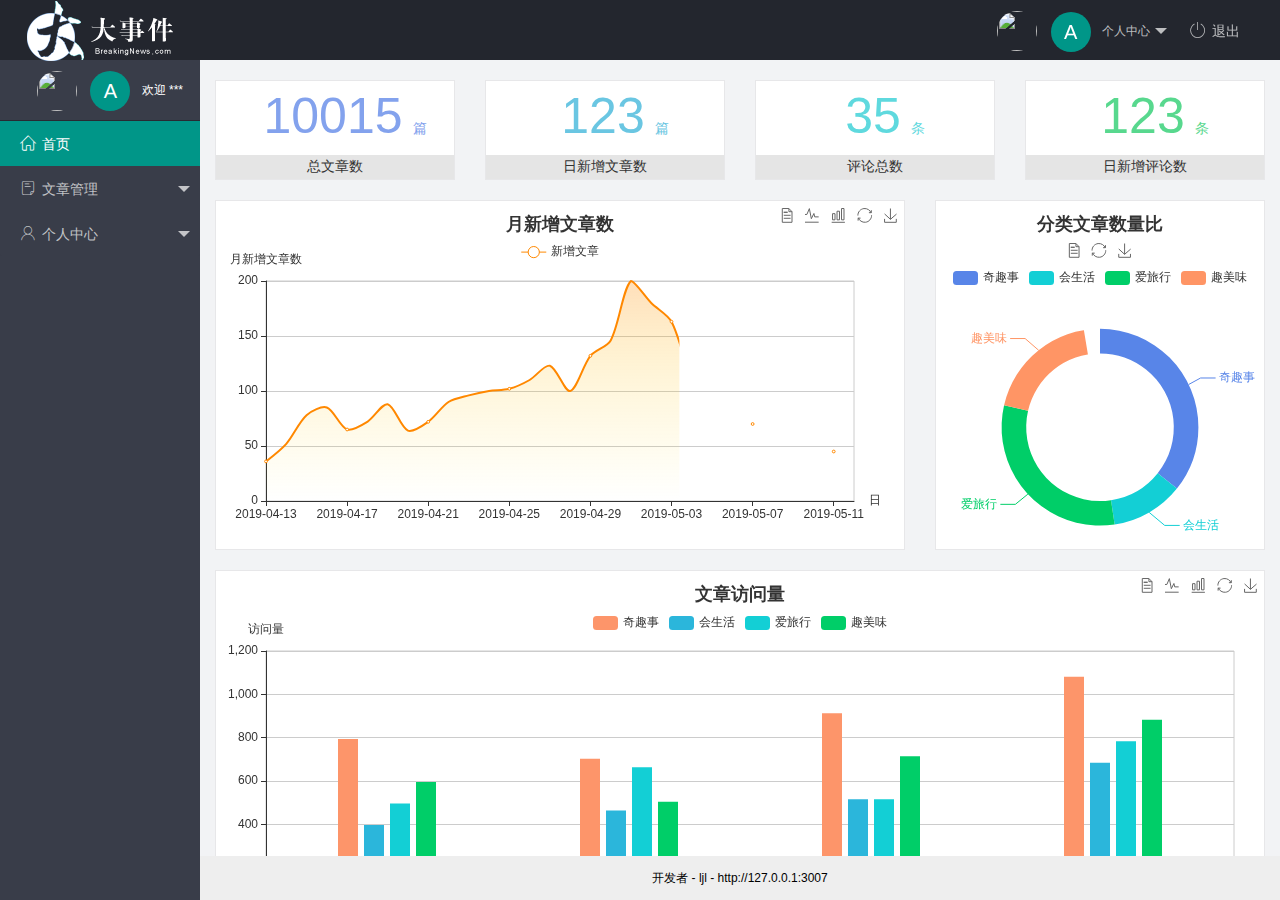
==== commit cb719888: "完成个人中心功能的开发" ====
--- a/index.html
+++ b/index.html
@@ -25,9 +25,9 @@
               <span class="text-avatar">A</span> 个人中心
             </a>
             <dl class="layui-nav-child">
-              <dd><a href="">基本资料</a></dd>
-              <dd><a href="">更换头像</a></dd>
-              <dd><a href="">重置密码</a></dd>
+              <dd><a href="/user/user_info.html" target="fm">基本资料</a></dd>
+              <dd><a href="/user/user_avatar.html" target="fm">更换头像</a></dd>
+              <dd><a href="/user/user_pwd.html" target="fm">重置密码</a></dd>
             </dl>
           </li>
           <li class="layui-nav-item">
@@ -56,9 +56,9 @@
             <li class="layui-nav-item">
               <a href="javascript:;"><span class="iconfont icon-user"></span>个人中心</a>
               <dl class="layui-nav-child">
-                <dd><a href="javascript:;"><i class="layui-icon layui-icon-app"></i>基本资料</a></dd>
-                <dd><a href="javascript:;"><i class="layui-icon layui-icon-app"></i>更换头像</a></dd>
-                <dd><a href="javascript:;"><i class="layui-icon layui-icon-app"></i>重置密码</a></dd>
+                <dd><a href="/user/user_info.html" target="fm"><i class="layui-icon layui-icon-app"></i>基本资料</a></dd>
+                <dd><a href="/user/user_avatar.html" target="fm"><i class="layui-icon layui-icon-app"></i>更换头像</a></dd>
+                <dd><a href="/user/user_pwd.html" target="fm"><i class="layui-icon layui-icon-app"></i>重置密码</a></dd>
               </dl>
             </li>
           </ul>
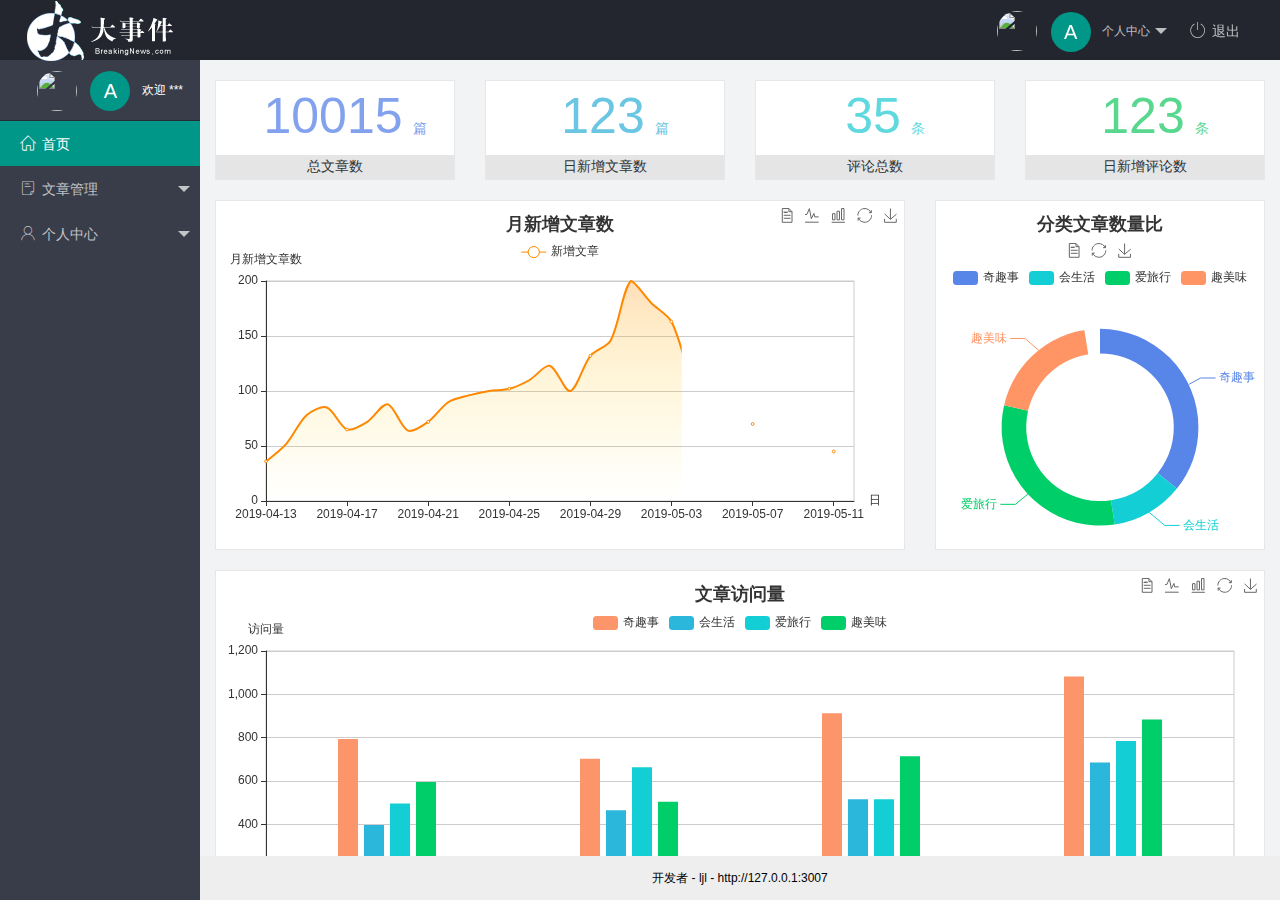
==== commit a9d1c656: "完成文章管理相关功能的开发" ====
--- a/index.html
+++ b/index.html
@@ -48,9 +48,9 @@
             <li class="layui-nav-item">
               <a class="" href="javascript:;"><span class="iconfont icon-16"></span>文章管理</a>
               <dl class="layui-nav-child">
-                <dd><a href="javascript:;"><i class="layui-icon layui-icon-app"></i>文章类别</a></dd>
-                <dd><a href="javascript:;"><i class="layui-icon layui-icon-app"></i>文章列表</a></dd>
-                <dd><a href="javascript:;"><i class="layui-icon layui-icon-app"></i>发表文章</a></dd>
+                <dd><a href="/article/art_cate.html" target="fm"><i class="layui-icon layui-icon-app"></i>文章类别</a></dd>
+                <dd id="article-list"><a href="/article/art_list.html" target="fm"><i class="layui-icon layui-icon-app"></i>文章列表</a></dd>
+                <dd id="article-pub"><a href="/article/art_pub.html" target="fm"><i class="layui-icon layui-icon-app"></i>发表文章</a></dd>
               </dl>
             </li>
             <li class="layui-nav-item">
